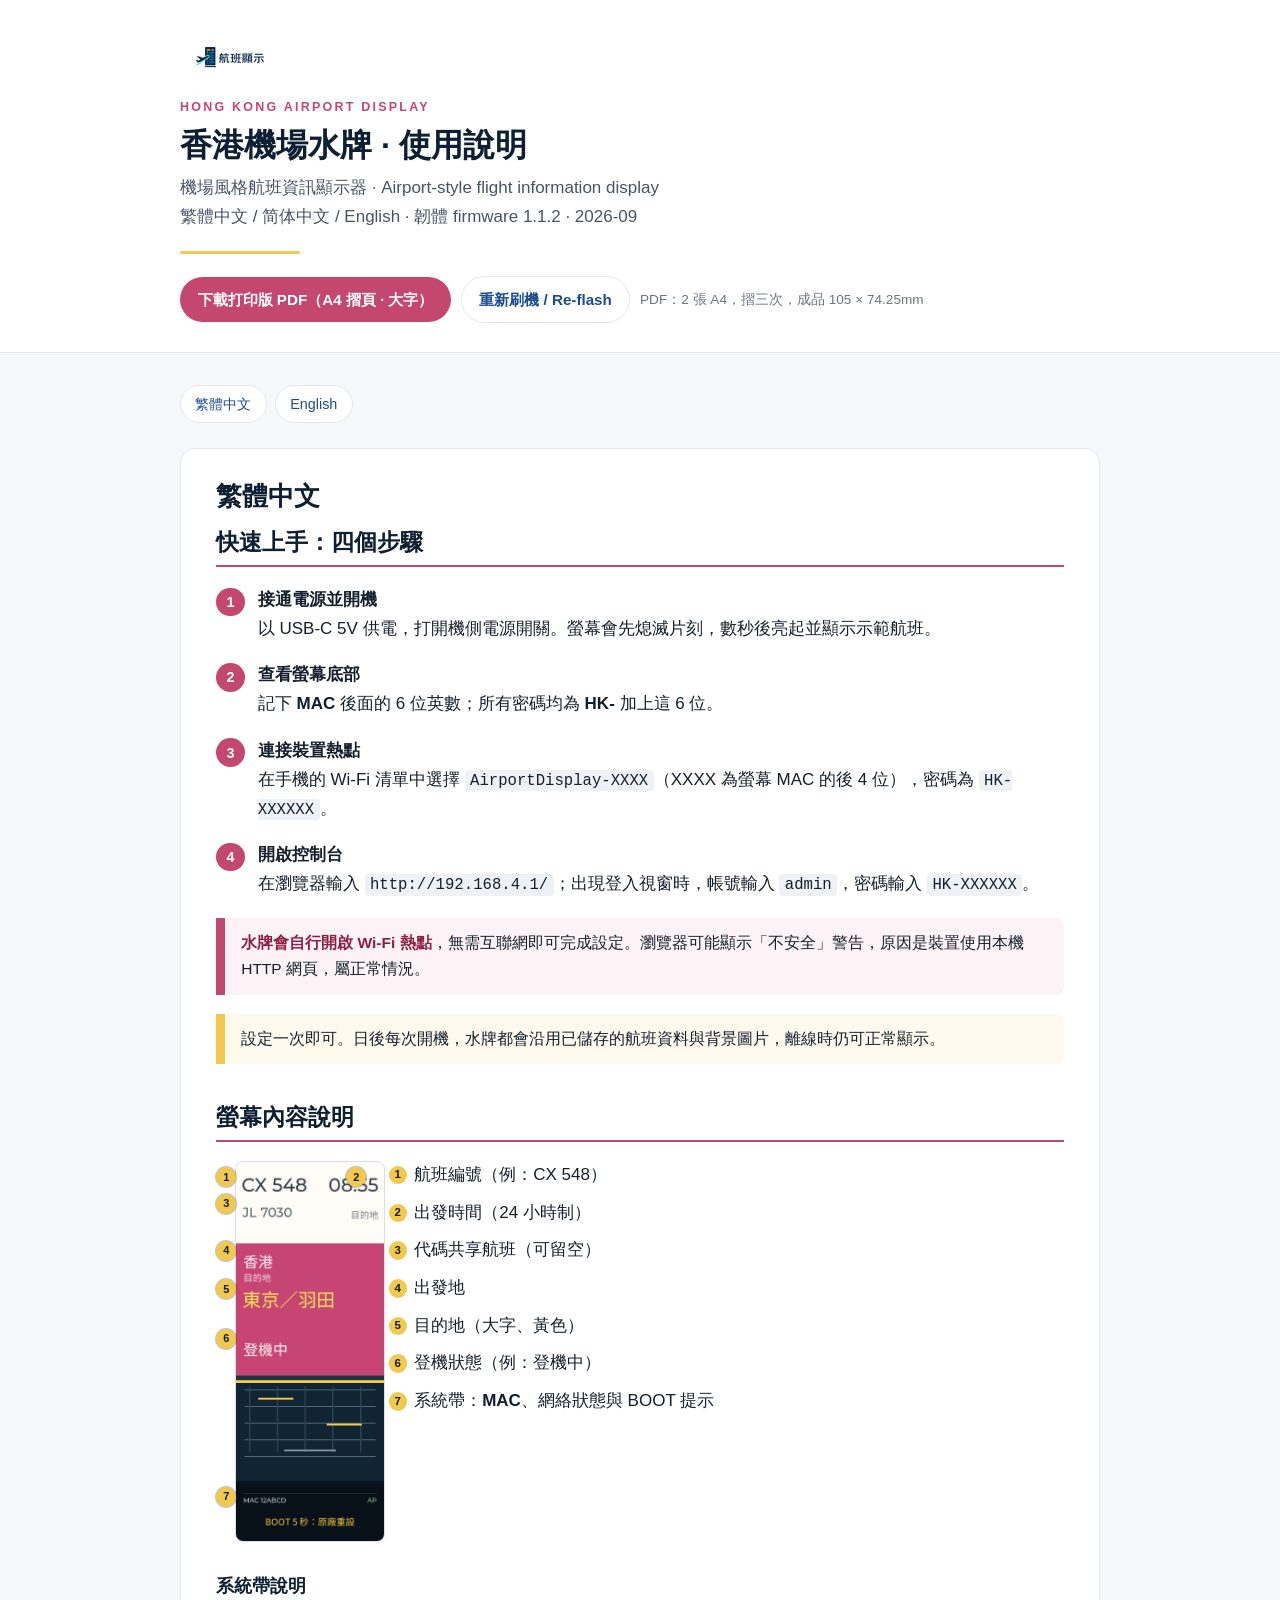
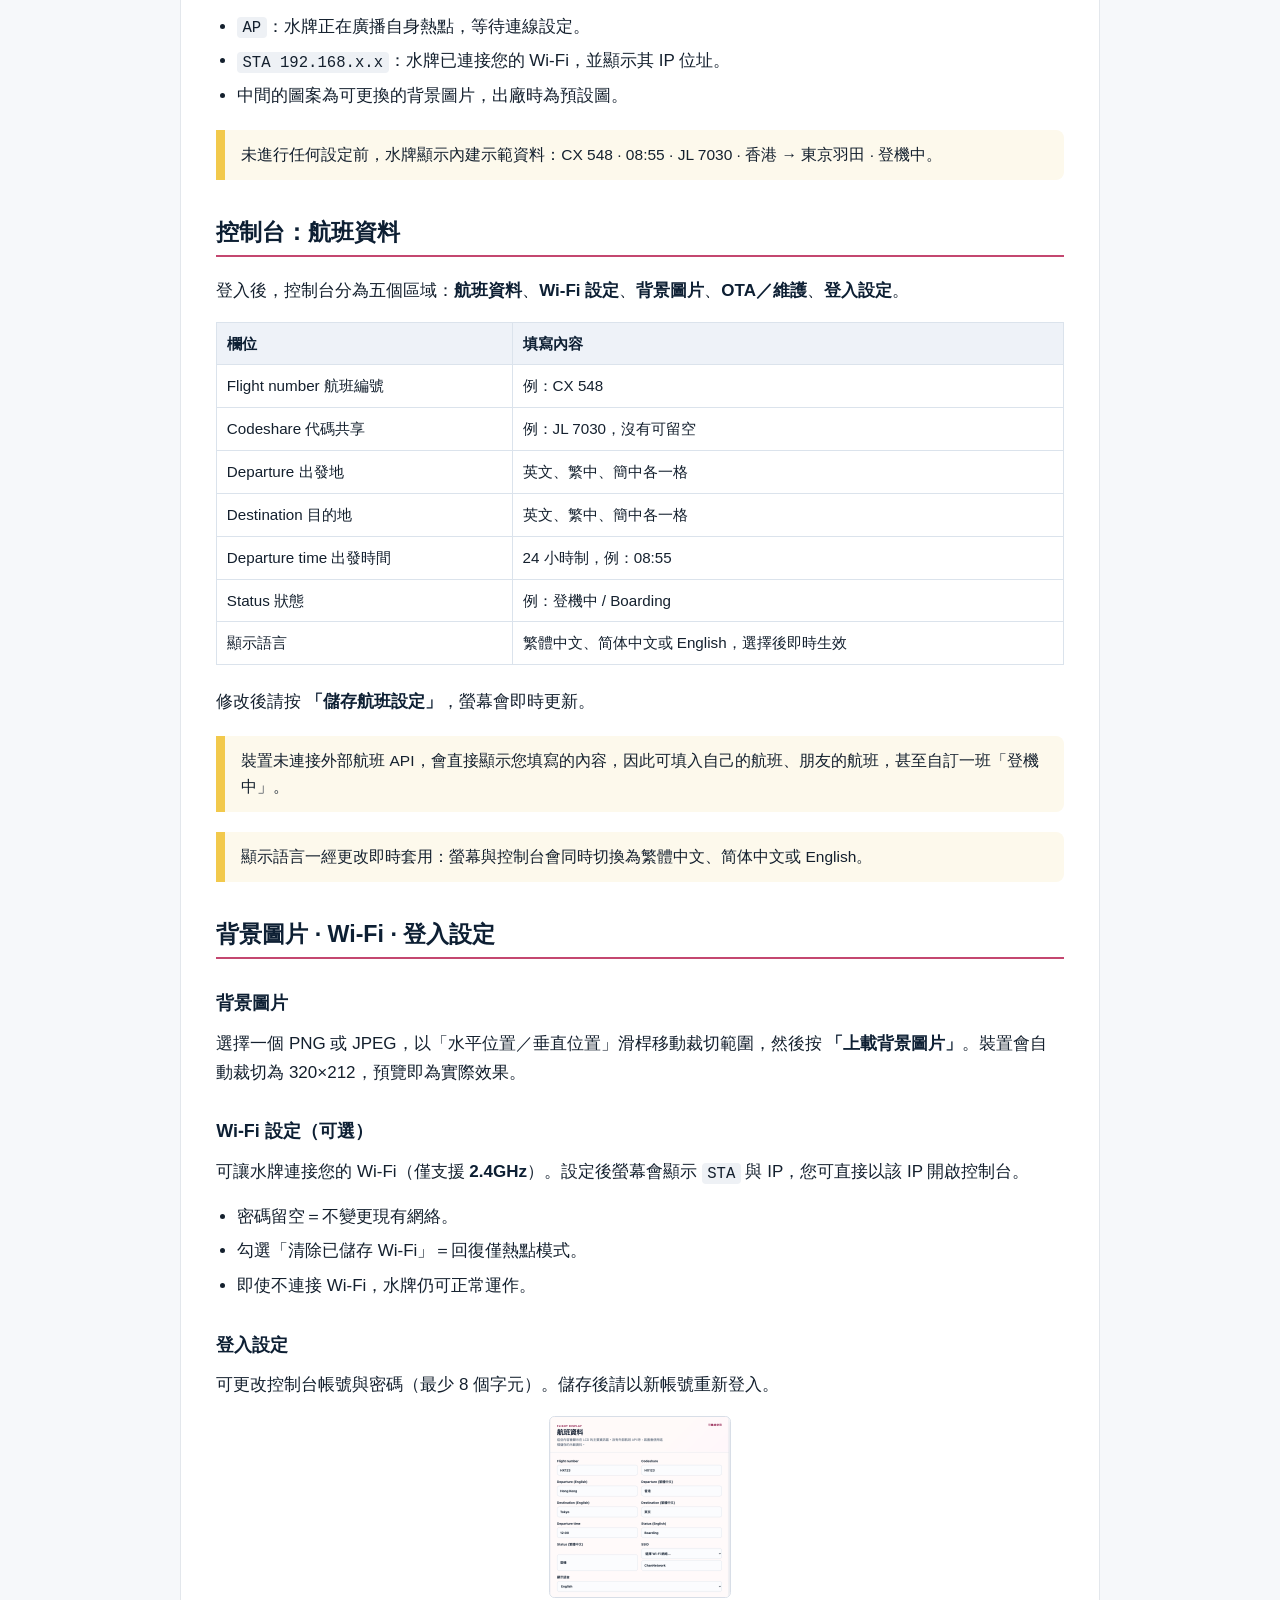
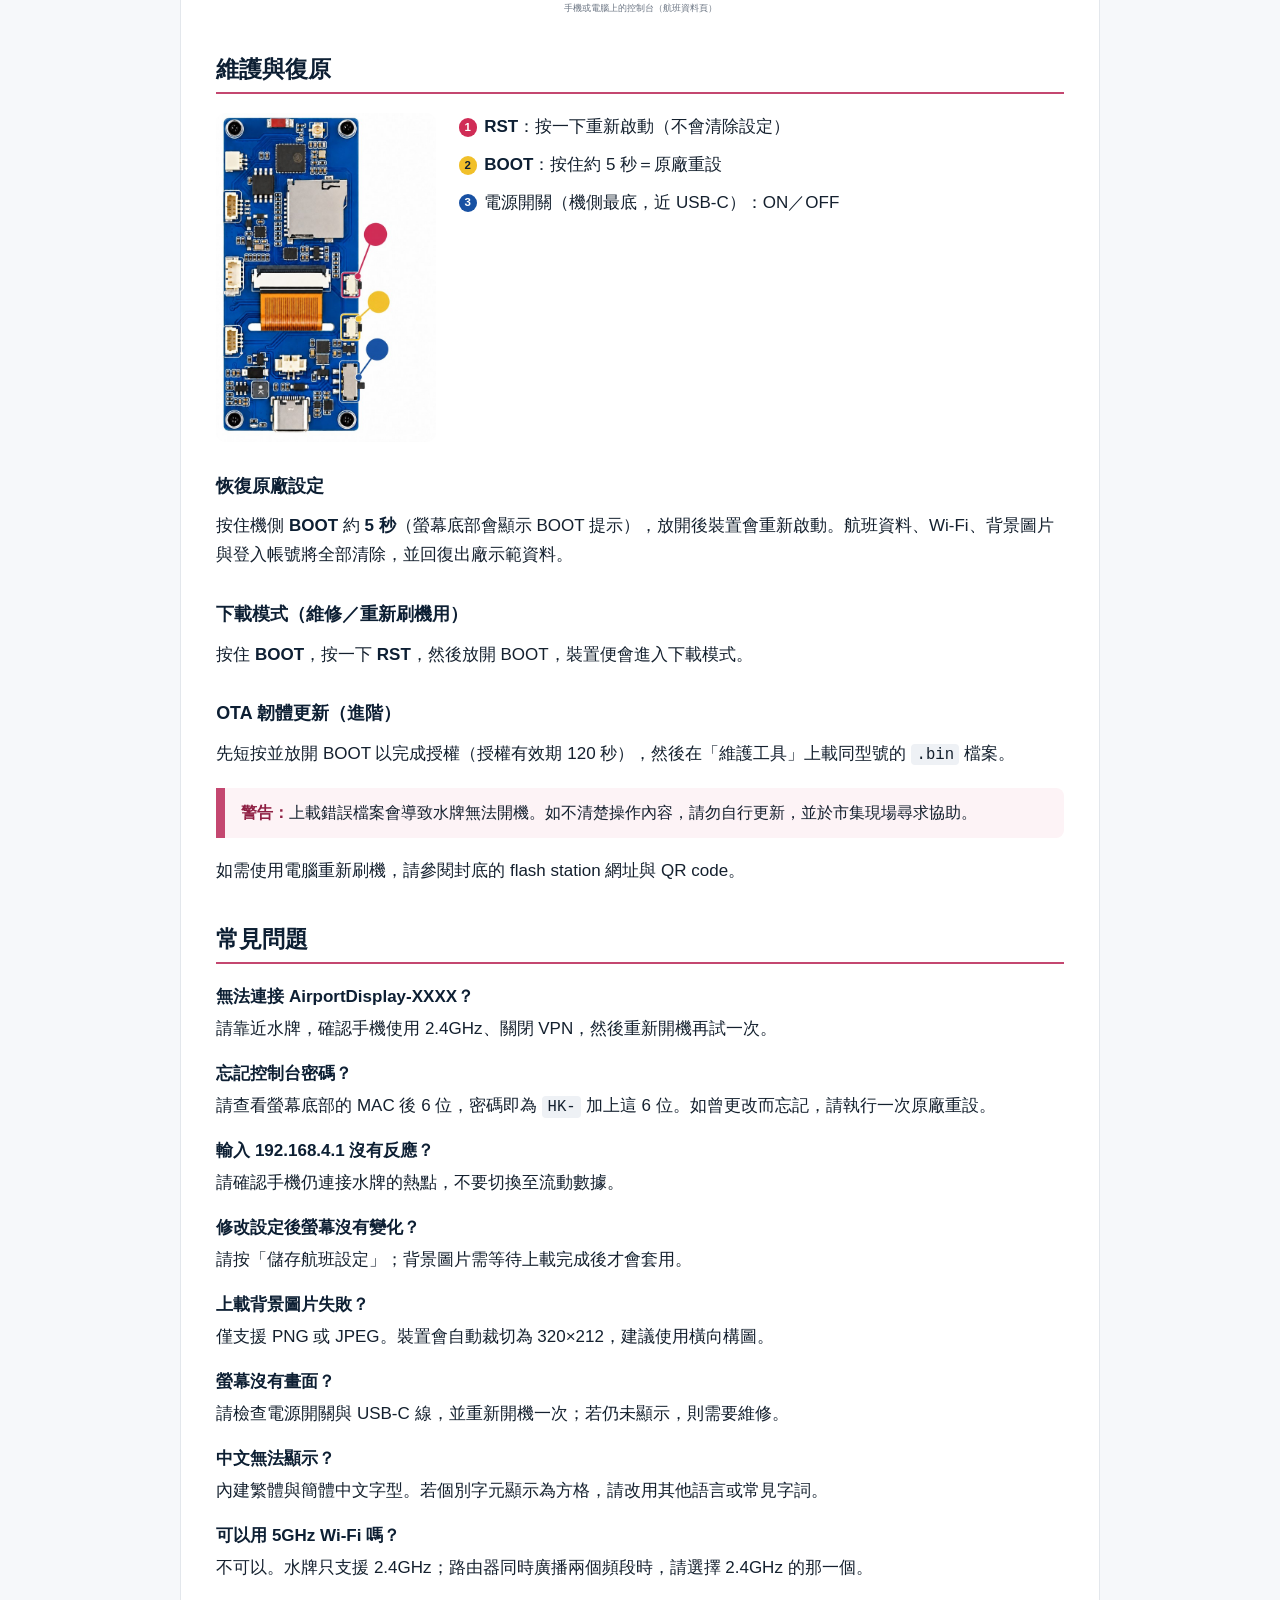
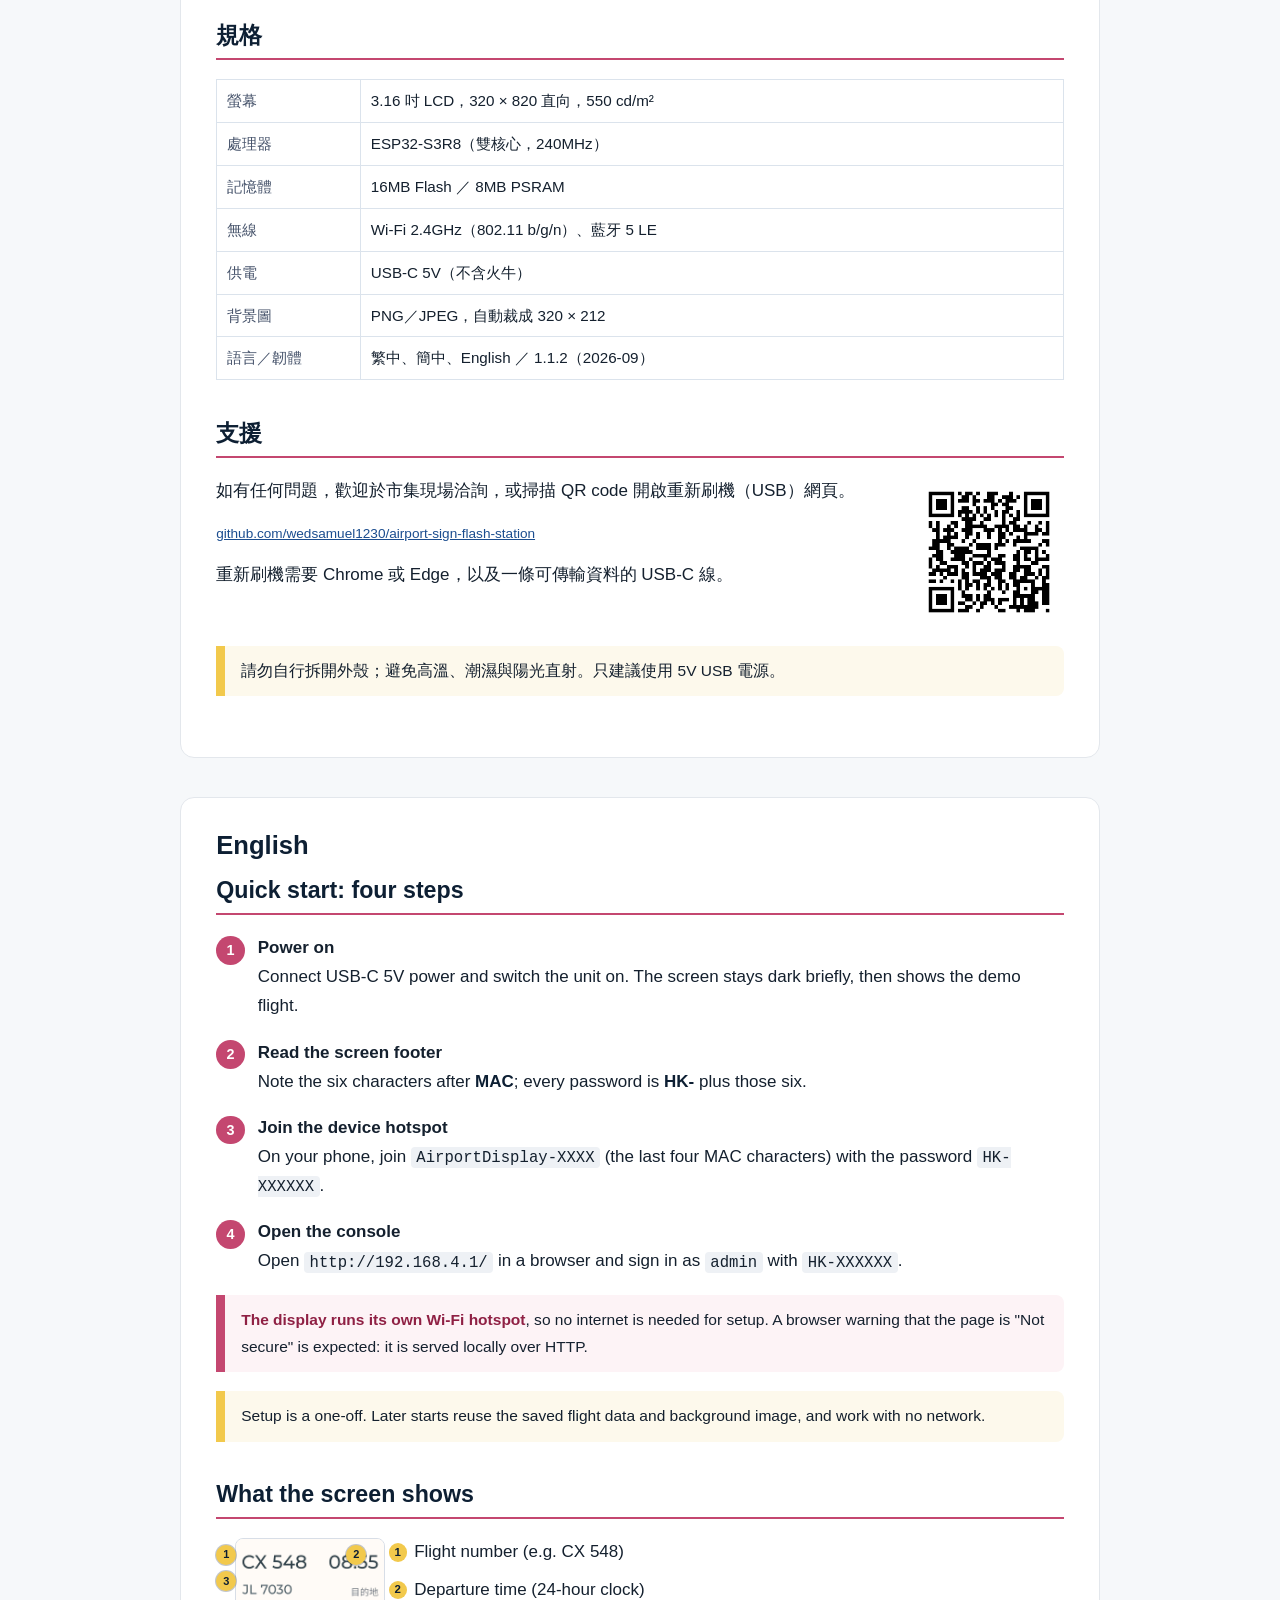
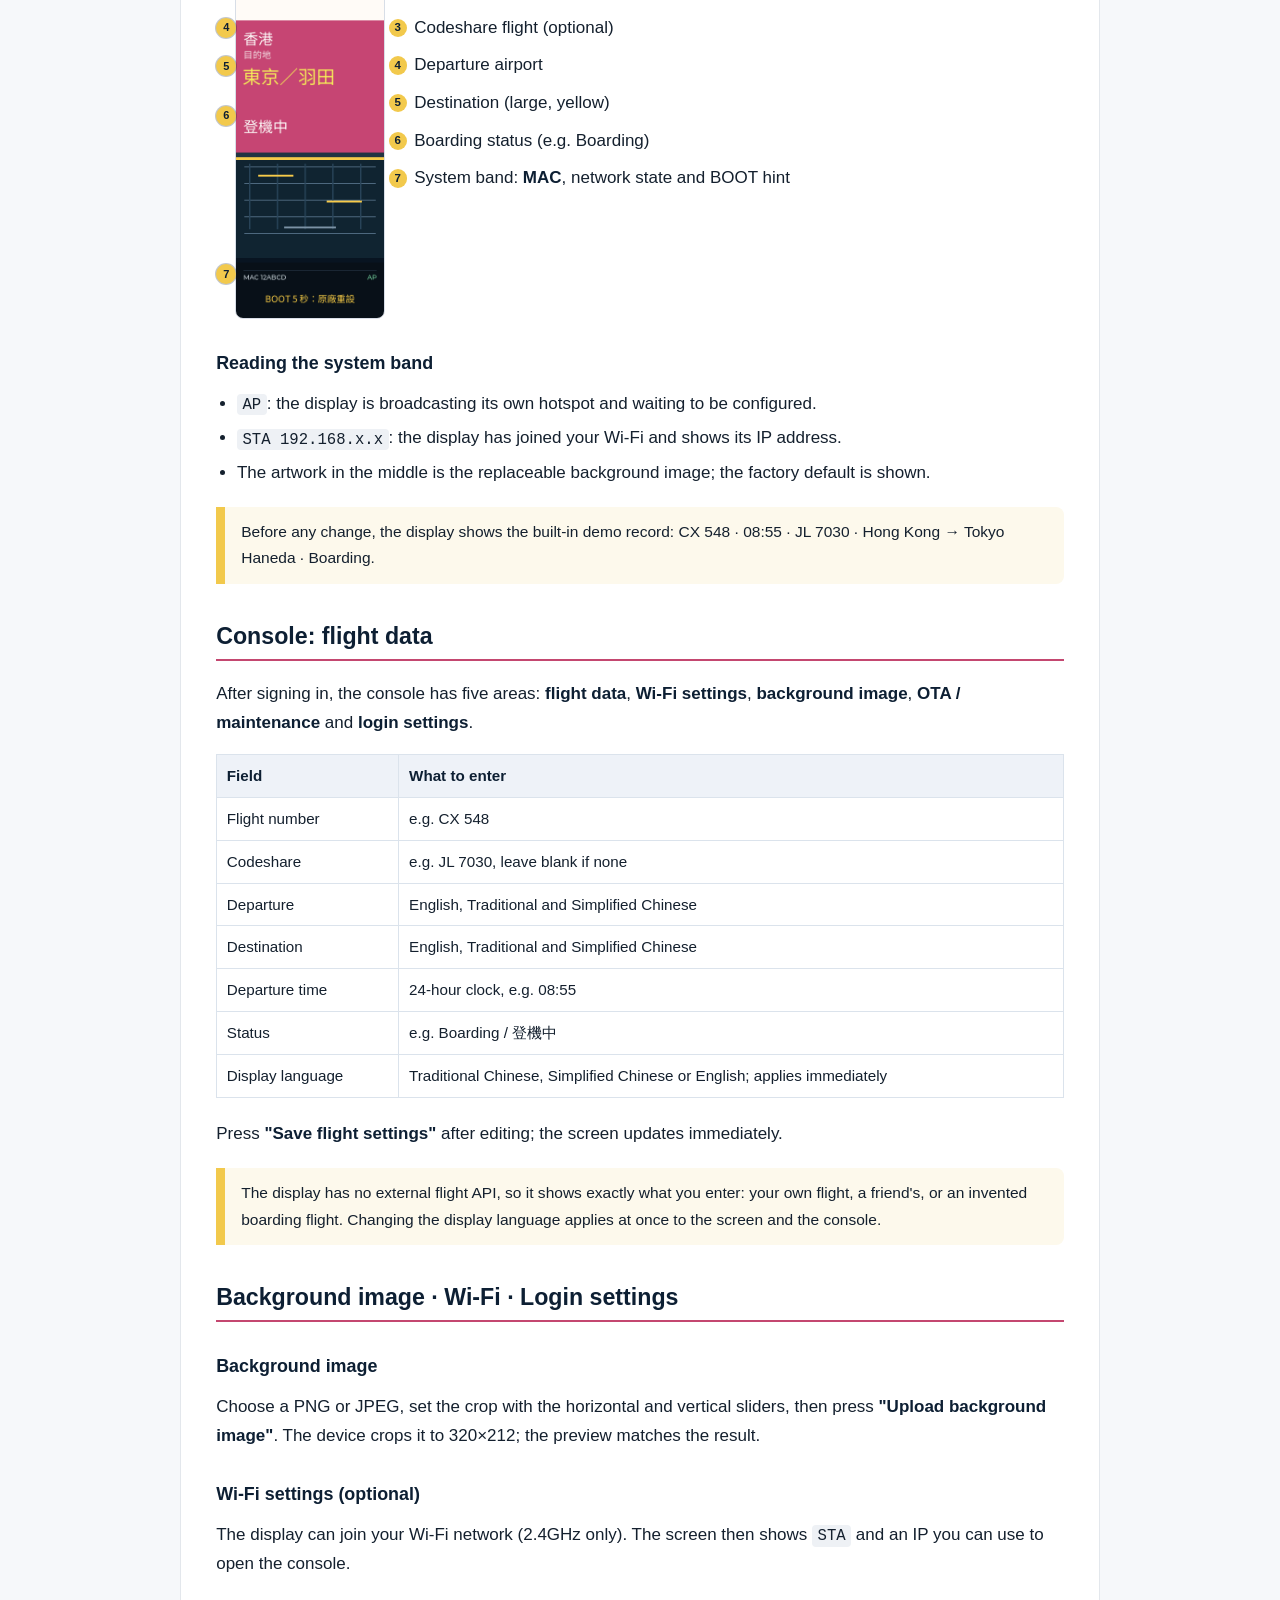
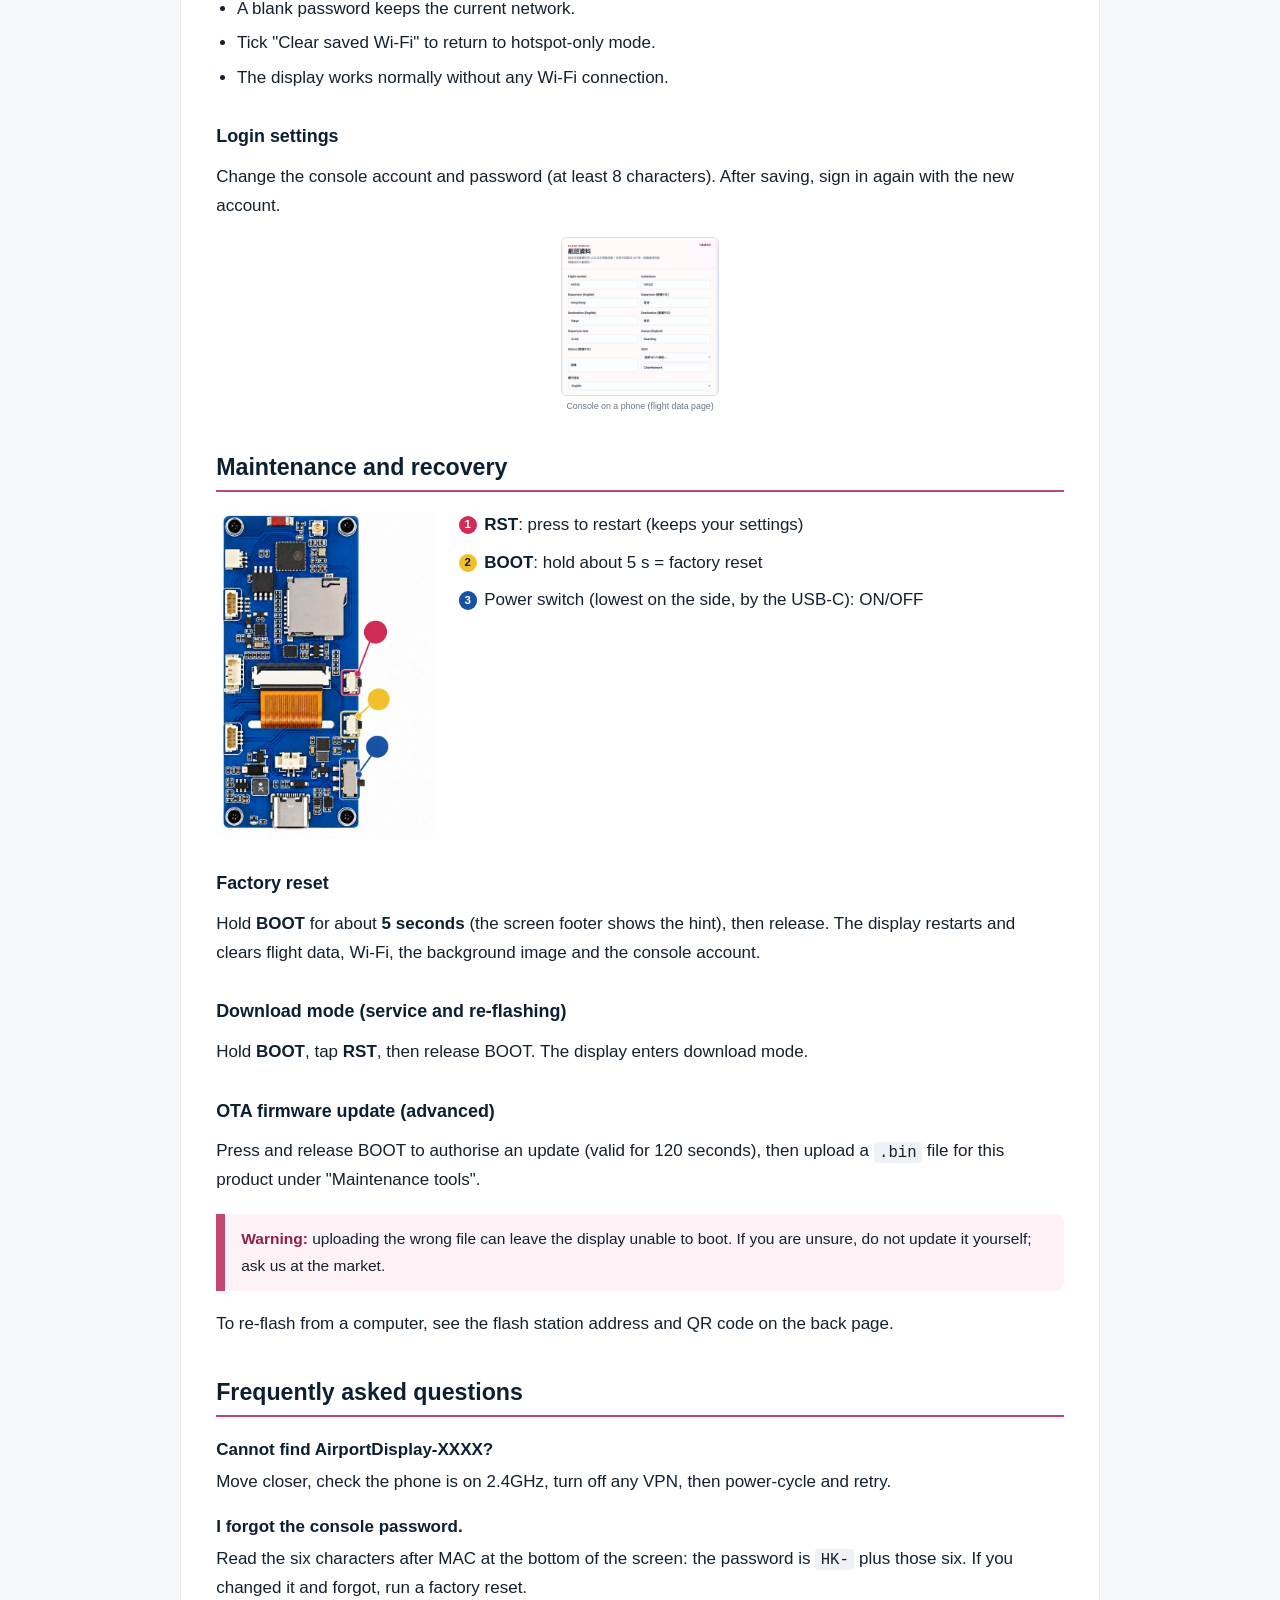
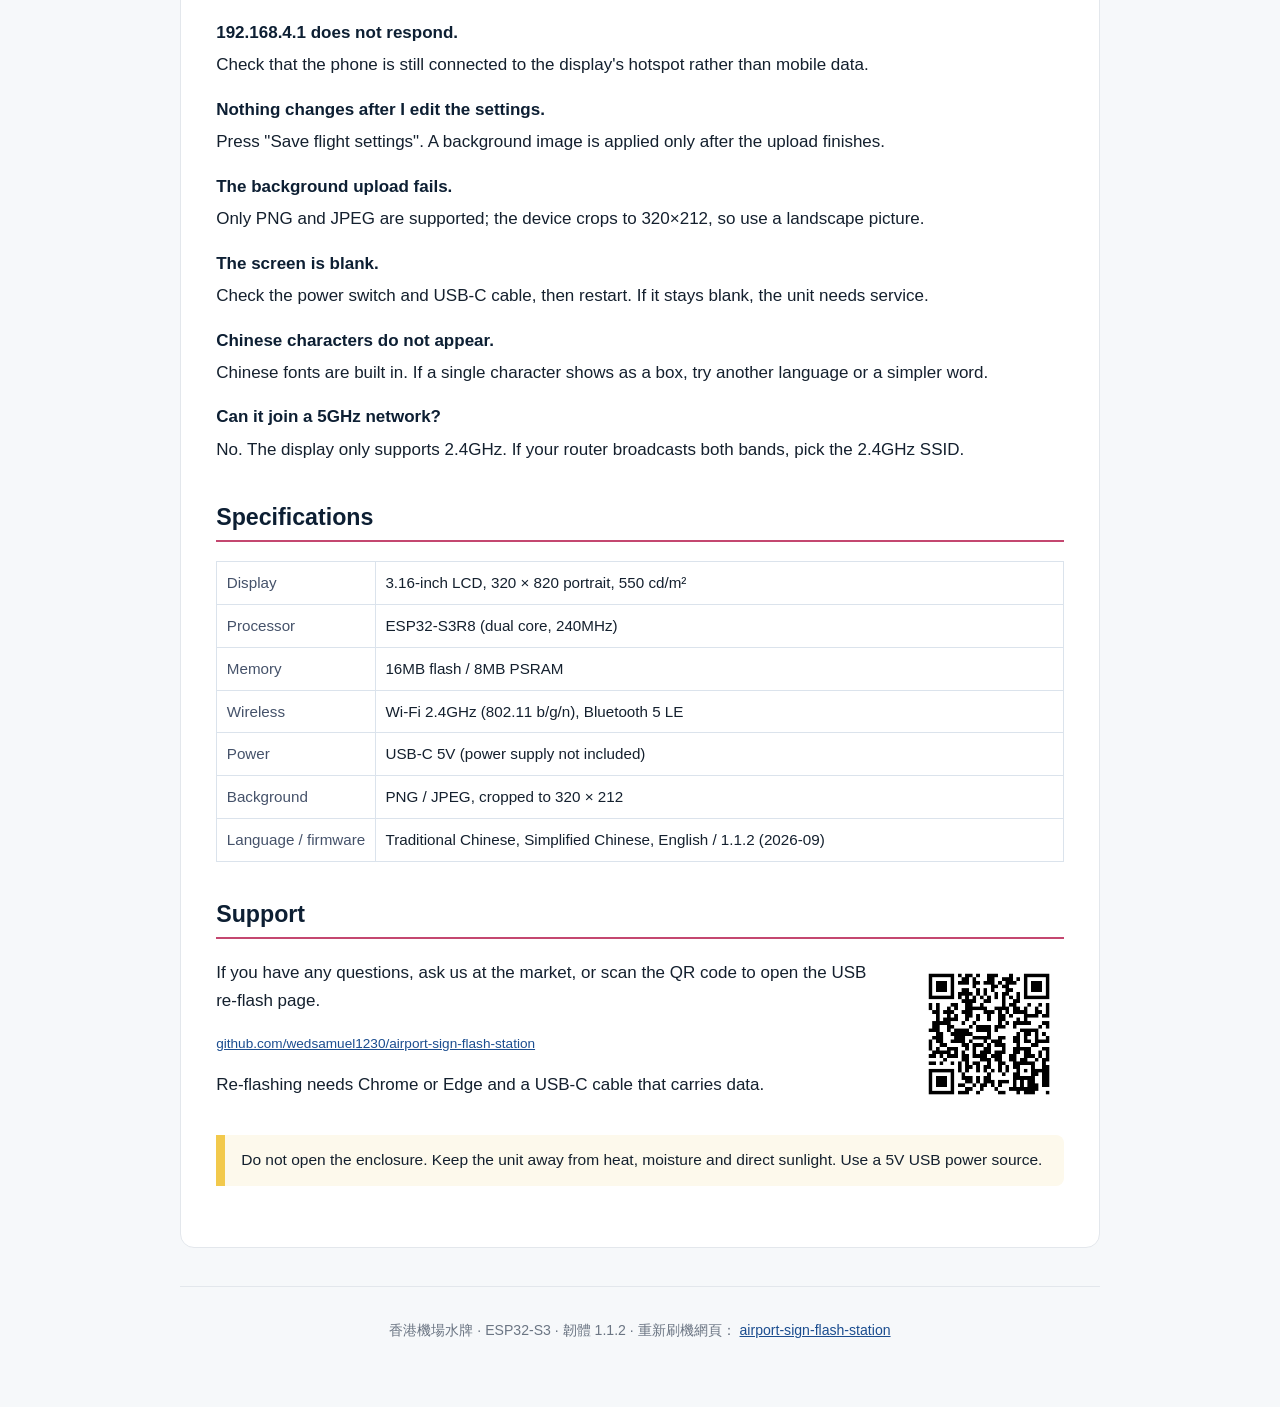
==== manual/index.html @ 93549640 "add online manual page and side-button figure" ====
<!doctype html>
<html lang="zh-Hant">
<head>
<meta charset="utf-8">
<meta name="viewport" content="width=device-width, initial-scale=1">
<title>香港機場水牌 · 使用說明 / Hong Kong Airport Display — User Guide</title>
<style>/* ---------------------------------------------------------------------------
   Screen stylesheet for the online manual. Same visual language as the printed
   fold-out (ink #14202e, magenta #c44770, yellow #f2c94c, navy #1b4d8f) but
   sized in rem for the web, and with the two-column figures stacking on narrow
   screens.
   --------------------------------------------------------------------------- */

:root {
  --ink: #14202e;
  --head: #0d1f33;
  --magenta: #c44770;
  --yellow: #f2c94c;
  --navy: #1b4d8f;
  --muted: #6b7583;
  --rule: #e3e7ec;
}

* { box-sizing: border-box; }
html { -webkit-text-size-adjust: 100%; }
body {
  margin: 0; background: #f6f8fa; color: var(--ink);
  font-family: -apple-system, "PingFang HK", "Helvetica Neue", "Segoe UI", Arial, sans-serif;
  font-size: 17px; line-height: 1.7;
}
.wrap { max-width: 60rem; margin: 0 auto; padding: 0 1.25rem 4rem; }

/* ---------- masthead ---------- */
.masthead {
  background: #fff; border-bottom: 1px solid var(--rule);
  padding: 2.4rem 0 1.8rem; margin-bottom: 2rem;
}
.masthead .wrap { padding-bottom: 0; }
.masthead img.logo { width: 96px; display: block; margin-bottom: 1rem; }
.kicker {
  color: var(--magenta); font-size: .78rem; font-weight: 700;
  letter-spacing: .18em; text-transform: uppercase; margin: 0 0 .5rem;
}
h1.title { font-size: 2rem; line-height: 1.2; margin: 0 0 .6rem; color: var(--head); }
.subtitle { color: #47536a; margin: 0 0 1.2rem; }
.rule { height: 3px; width: 120px; background: var(--yellow); border-radius: 2px; margin: 0 0 1.4rem; }
.actions { display: flex; flex-wrap: wrap; gap: .6rem; align-items: center; }
.btn {
  display: inline-block; background: var(--magenta); color: #fff; text-decoration: none;
  font-weight: 600; padding: .6rem 1.1rem; border-radius: 999px; font-size: .95rem;
}
.btn.ghost { background: #fff; color: var(--navy); border: 1px solid var(--rule); }
.meta { color: var(--muted); font-size: .85rem; }

/* ---------- language nav ---------- */
.langnav { display: flex; gap: .5rem; margin: 0 0 1.6rem; }
.langnav a {
  text-decoration: none; color: var(--navy); border: 1px solid var(--rule);
  background: #fff; border-radius: 999px; padding: .35rem .9rem; font-size: .9rem;
}

/* ---------- document ---------- */
article {
  background: #fff; border: 1px solid var(--rule); border-radius: 14px;
  padding: 2rem 2.2rem 2.6rem; margin-bottom: 2.4rem;
}
h2 {
  font-size: 1.45rem; line-height: 1.25; color: var(--head);
  margin: 2.4rem 0 1.2rem; padding-bottom: .5rem;
  border-bottom: 2px solid var(--magenta);
}
article > h2:first-of-type { margin-top: 0; }
h3 { font-size: 1.12rem; color: var(--head); margin: 1.8rem 0 .7rem; }
p { margin: 0 0 1rem; }
ul, ol { margin: 0 0 1rem; padding-left: 1.3rem; }
li { margin-bottom: .35rem; }
a { color: var(--navy); }
code {
  font-size: .92em; background: #eef1f5; border-radius: 4px; padding: .1em .35em;
  word-break: break-word;
}
strong, b { color: var(--head); }

table { width: 100%; border-collapse: collapse; margin: 1rem 0 1.4rem; font-size: .95rem; }
th, td { border: 1px solid #dbe3ec; padding: .5rem .6rem; text-align: left; vertical-align: top; }
th { background: #eef2f8; color: var(--head); }
table.spec-table td:first-child { white-space: nowrap; color: #45526a; width: 9rem; }

/* ---------- numbered steps ---------- */
ol.steps { list-style: none; padding-left: 0; counter-reset: step; }
ol.steps > li { position: relative; padding-left: 2.6rem; margin-bottom: 1.1rem; }
ol.steps > li::before {
  content: attr(data-n); position: absolute; left: 0; top: .1rem;
  width: 1.8rem; height: 1.8rem; border-radius: 50%; background: var(--magenta);
  color: #fff; font-weight: 700; font-size: .9rem; display: flex;
  align-items: center; justify-content: center;
}
.step-title { font-weight: 700; display: block; }

/* ---------- figures ---------- */
.screen-figure, .button-figure {
  display: flex; gap: 1.4rem; align-items: flex-start; flex-wrap: wrap;
  margin: 1.2rem 0 1.6rem;
}
.screen-shot-wrap { position: relative; width: 150px; flex: 0 0 auto; padding: 0 1.2rem; }
.screen-shot { width: 150px; display: block; border: 1px solid #d8dee7; border-radius: 8px; }
.screen-shot-wrap .dot {
  position: absolute; left: 0; transform: translateY(-50%);
  width: 20px; height: 20px; border-radius: 50%; background: var(--yellow);
  color: var(--head); font-size: 11px; font-weight: 700; display: flex;
  align-items: center; justify-content: center;
  box-shadow: 0 0 0 1px rgba(13, 31, 51, .25);
}
.screen-shot-wrap .dot-r { left: auto; right: 0; }
.button-shot { width: 220px; flex: 0 0 auto; display: block; border-radius: 10px; }
.callout-board { flex: 1 1 18rem; }
.callout {
  position: relative; padding-left: 1.6rem; margin: 0 0 .55rem;
}
.callout .bubble {
  position: absolute; left: 0; top: .32rem;
  width: 1.15rem; height: 1.15rem; border-radius: 50%;
  background: var(--yellow); color: var(--head); font-size: .72rem; font-weight: 700;
  display: flex; align-items: center; justify-content: center;
}
.bubble.dot-rst { background: #d02c56; color: #fff; }
.bubble.dot-boot { background: #f1c02a; color: var(--head); }
.bubble.dot-pwr { background: #1851a3; color: #fff; }

/* ---------- callouts ---------- */
.warn, .note {
  padding: .75rem 1rem; border-radius: 0 8px 8px 0; margin: 1.2rem 0;
  font-size: .97rem;
}
.warn { background: #fdf3f6; border-left: calc(.55rem + 1px) solid var(--magenta); }
.warn b { color: #8f2044; }
.note { background: #fdf9ec; border-left: calc(.55rem + 1px) solid var(--yellow); }

/* ---------- support ---------- */
.support { display: flex; gap: 1.4rem; align-items: flex-start; flex-wrap: wrap; margin: 1.2rem 0; }
.support-text { flex: 1 1 16rem; }
.qr { width: 150px; height: 150px; flex: 0 0 150px; }
.link-text { font-size: .85rem; word-break: break-all; }

/* ---------- question and answer list ---------- */
dl.qa { margin: 0; }
dl.qa dt { font-weight: 700; color: var(--head); margin-top: 1rem; }
dl.qa dd { margin: .2rem 0 0; }

footer {
  color: var(--muted); font-size: .88rem; text-align: center;
  padding: 2rem 0 0; border-top: 1px solid var(--rule); margin-top: 1rem;
}

@media (max-width: 640px) {
  article { padding: 1.4rem 1.2rem 2rem; border-radius: 10px; }
  h1.title { font-size: 1.55rem; }
  .screen-shot-wrap, .screen-shot { width: 120px; }
  .button-shot { width: 100%; max-width: 320px; }
}
</style>
</head>
<body>
<header class="masthead">
  <div class="wrap">
    <img class="logo" src="assets/airport-logo.png" alt="航班顯示">
    <p class="kicker">Hong Kong Airport Display</p>
    <h1 class="title">香港機場水牌 · 使用說明</h1>
    <p class="subtitle">機場風格航班資訊顯示器 · Airport-style flight information display<br>
      繁體中文 / 简体中文 / English · 韌體 firmware 1.1.2 · 2026-09</p>
    <div class="rule"></div>
    <div class="actions">
      <a class="btn" href="airport-display-manual-foldout-A4.pdf">下載打印版 PDF（A4 摺頁 · 大字）</a>
      <a class="btn ghost" href="https://github.com/wedsamuel1230/airport-sign-flash-station">重新刷機 / Re-flash</a>
      <span class="meta">PDF：2 張 A4，摺三次，成品 105 × 74.25mm</span>
    </div>
  </div>
</header>
<div class="wrap">
  <nav class="langnav">
    <a href="#zh">繁體中文</a>
    <a href="#en">English</a>
  </nav>
  
  <article id="zh">
    <h1 class="title" style="font-size:1.6rem;margin-bottom:1rem">繁體中文</h1>
    <div class="page-break"></div>

<h2 id="快速上手四個步驟">快速上手：四個步驟</h2>
<ol class="steps">
  <li data-n="1"><span class="step-title">接通電源並開機</span>以 USB-C 5V 供電，打開機側電源開關。螢幕會先熄滅片刻，數秒後亮起並顯示示範航班。</li>
  <li data-n="2"><span class="step-title">查看螢幕底部</span>記下 <b>MAC</b> 後面的 6 位英數；所有密碼均為 <b>HK-</b> 加上這 6 位。</li>
  <li data-n="3"><span class="step-title">連接裝置熱點</span>在手機的 Wi-Fi 清單中選擇 <code>AirportDisplay-XXXX</code>（XXXX 為螢幕 MAC 的後 4 位），密碼為 <code>HK-XXXXXX</code>。</li>
  <li data-n="4"><span class="step-title">開啟控制台</span>在瀏覽器輸入 <code>http://192.168.4.1/</code>；出現登入視窗時，帳號輸入 <code>admin</code>，密碼輸入 <code>HK-XXXXXX</code>。</li>
</ol>

<div class="warn">
<b>水牌會自行開啟 Wi-Fi 熱點</b>，無需互聯網即可完成設定。瀏覽器可能顯示「不安全」警告，原因是裝置使用本機 HTTP 網頁，屬正常情況。
</div>

<div class="note">
設定一次即可。日後每次開機，水牌都會沿用已儲存的航班資料與背景圖片，離線時仍可正常顯示。
</div>

<div class="page-break"></div>

<h2 id="螢幕內容說明">螢幕內容說明</h2>
<div class="screen-figure">
  <div class="screen-shot-wrap">
    <img class="screen-shot" src="assets/device-screen.png" alt="水牌螢幕">
    <span class="dot" style="top:4.3%;">1</span>
    <span class="dot dot-r" style="top:4.3%;">2</span>
    <span class="dot" style="top:11.2%;">3</span>
    <span class="dot" style="top:23.5%;">4</span>
    <span class="dot" style="top:33.6%;">5</span>
    <span class="dot" style="top:46.6%;">6</span>
    <span class="dot" style="top:88.1%;">7</span>
  </div>
  <div class="callout-board">
    <div class="callout-row half-split" style="top:3.3mm;">
      <div class="callout"><span class="bubble">1</span><span class="callout-text">航班編號（例：CX 548）</span></div>
      <div class="callout"><span class="bubble">2</span><span class="callout-text">出發時間（24 小時制）</span></div>
    </div>
    <div class="callout-row" style="top:8.6mm;">
      <div class="callout"><span class="bubble">3</span><span class="callout-text">代碼共享航班（可留空）</span></div>
    </div>
    <div class="callout-row" style="top:18.1mm;">
      <div class="callout"><span class="bubble">4</span><span class="callout-text">出發地</span></div>
    </div>
    <div class="callout-row" style="top:25.8mm;">
      <div class="callout"><span class="bubble">5</span><span class="callout-text">目的地（大字、黃色）</span></div>
    </div>
    <div class="callout-row" style="top:35.8mm;">
      <div class="callout"><span class="bubble">6</span><span class="callout-text">登機狀態（例：登機中）</span></div>
    </div>
    <div class="callout-row" style="top:67.7mm;">
      <div class="callout"><span class="bubble">7</span><span class="callout-text">系統帶：<b>MAC</b>、網絡狀態與 BOOT 提示</span></div>
    </div>
  </div>
</div>

<h3 id="系統帶說明">系統帶說明</h3>
<ul>
<li><code>AP</code>：水牌正在廣播自身熱點，等待連線設定。</li>
<li><code>STA 192.168.x.x</code>：水牌已連接您的 Wi-Fi，並顯示其 IP 位址。</li>
<li>中間的圖案為可更換的背景圖片，出廠時為預設圖。</li>
</ul>
<div class="note">
未進行任何設定前，水牌顯示內建示範資料：CX 548 · 08:55 · JL 7030 · 香港 → 東京羽田 · 登機中。
</div>

<div class="page-break"></div>

<h2 id="控制台航班資料">控制台：航班資料</h2>
<p>登入後，控制台分為五個區域：<b>航班資料</b>、<b>Wi-Fi 設定</b>、<b>背景圖片</b>、<b>OTA／維護</b>、<b>登入設定</b>。</p>
<table>
<thead>
<tr>
<th>欄位</th>
<th>填寫內容</th>
</tr>
</thead>
<tbody>
<tr>
<td>Flight number 航班編號</td>
<td>例：CX 548</td>
</tr>
<tr>
<td>Codeshare 代碼共享</td>
<td>例：JL 7030，沒有可留空</td>
</tr>
<tr>
<td>Departure 出發地</td>
<td>英文、繁中、簡中各一格</td>
</tr>
<tr>
<td>Destination 目的地</td>
<td>英文、繁中、簡中各一格</td>
</tr>
<tr>
<td>Departure time 出發時間</td>
<td>24 小時制，例：08:55</td>
</tr>
<tr>
<td>Status 狀態</td>
<td>例：登機中 / Boarding</td>
</tr>
<tr>
<td>顯示語言</td>
<td>繁體中文、简体中文或 English，選擇後即時生效</td>
</tr>
</tbody>
</table>
<p>修改後請按 <b>「儲存航班設定」</b>，螢幕會即時更新。</p>
<div class="note">
裝置未連接外部航班 API，會直接顯示您填寫的內容，因此可填入自己的航班、朋友的航班，甚至自訂一班「登機中」。
</div>

<div class="note">
顯示語言一經更改即時套用：螢幕與控制台會同時切換為繁體中文、简体中文或 English。
</div>

<div class="page-break"></div>

<h2 id="背景圖片--wi-fi--登入設定">背景圖片 · Wi-Fi · 登入設定</h2>
<h3 id="背景圖片">背景圖片</h3>
<p>選擇一個 PNG 或 JPEG，以「水平位置／垂直位置」滑桿移動裁切範圍，然後按 <b>「上載背景圖片」</b>。裝置會自動裁切為 320×212，預覽即為實際效果。</p>
<h3 id="wi-fi-設定可選">Wi-Fi 設定（可選）</h3>
<p>可讓水牌連接您的 Wi-Fi（僅支援 <b>2.4GHz</b>）。設定後螢幕會顯示 <code>STA</code> 與 IP，您可直接以該 IP 開啟控制台。</p>
<ul>
<li>密碼留空＝不變更現有網絡。</li>
<li>勾選「清除已儲存 Wi-Fi」＝回復僅熱點模式。</li>
<li>即使不連接 Wi-Fi，水牌仍可正常運作。</li>
</ul>
<h3 id="登入設定">登入設定</h3>
<p>可更改控制台帳號與密碼（最少 8 個字元）。儲存後請以新帳號重新登入。</p>
<img src="assets/console-flights-panel.png" alt="手機上的控制台" style="width:48mm; display:block; margin:1.6mm auto 1mm; border:1px solid #d8dee7; border-radius:1.5mm;">

<p style="text-align:center; font-size:6.8pt; color:#6b7583; margin:0;">手機或電腦上的控制台（航班資料頁）</p>

<div class="page-break"></div>

<h2 id="維護與復原">維護與復原</h2>
<div class="button-figure">
  <img class="button-shot" src="assets/board-buttons.jpg" alt="機側按鈕位置：RST、BOOT 與電源開關">
  <div class="callout-board">
    <div class="callout"><span class="bubble dot-rst">1</span><span class="callout-text"><b>RST</b>：按一下重新啟動（不會清除設定）</span></div>
    <div class="callout"><span class="bubble dot-boot">2</span><span class="callout-text"><b>BOOT</b>：按住約 5 秒＝原廠重設</span></div>
    <div class="callout"><span class="bubble dot-pwr">3</span><span class="callout-text">電源開關（機側最底，近 USB-C）：ON／OFF</span></div>
  </div>
</div>

<h3 id="恢復原廠設定">恢復原廠設定</h3>
<p>按住機側 <b>BOOT</b> 約 <b>5 秒</b>（螢幕底部會顯示 BOOT 提示），放開後裝置會重新啟動。航班資料、Wi-Fi、背景圖片與登入帳號將全部清除，並回復出廠示範資料。</p>
<h3 id="下載模式維修重新刷機用">下載模式（維修／重新刷機用）</h3>
<p>按住 <b>BOOT</b>，按一下 <b>RST</b>，然後放開 BOOT，裝置便會進入下載模式。</p>
<h3 id="ota-韌體更新進階">OTA 韌體更新（進階）</h3>
<p>先短按並放開 BOOT 以完成授權（授權有效期 120 秒），然後在「維護工具」上載同型號的 <code>.bin</code> 檔案。</p>
<div class="warn">
<b>警告：</b>上載錯誤檔案會導致水牌無法開機。如不清楚操作內容，請勿自行更新，並於市集現場尋求協助。
</div>

<p>如需使用電腦重新刷機，請參閱封底的 flash station 網址與 QR code。</p>

<div class="page-break"></div>

<h2 id="常見問題">常見問題</h2>
<dl class="qa">
  <dt>無法連接 AirportDisplay-XXXX？</dt>
  <dd>請靠近水牌，確認手機使用 2.4GHz、關閉 VPN，然後重新開機再試一次。</dd>
  <dt>忘記控制台密碼？</dt>
  <dd>請查看螢幕底部的 MAC 後 6 位，密碼即為 <code>HK-</code> 加上這 6 位。如曾更改而忘記，請執行一次原廠重設。</dd>
  <dt>輸入 192.168.4.1 沒有反應？</dt>
  <dd>請確認手機仍連接水牌的熱點，不要切換至流動數據。</dd>
  <dt>修改設定後螢幕沒有變化？</dt>
  <dd>請按「儲存航班設定」；背景圖片需等待上載完成後才會套用。</dd>
  <dt>上載背景圖片失敗？</dt>
  <dd>僅支援 PNG 或 JPEG。裝置會自動裁切為 320×212，建議使用橫向構圖。</dd>
  <dt>螢幕沒有畫面？</dt>
  <dd>請檢查電源開關與 USB-C 線，並重新開機一次；若仍未顯示，則需要維修。</dd>
  <dt>中文無法顯示？</dt>
  <dd>內建繁體與簡體中文字型。若個別字元顯示為方格，請改用其他語言或常見字詞。</dd>
  <dt>可以用 5GHz Wi-Fi 嗎？</dt>
  <dd>不可以。水牌只支援 2.4GHz；路由器同時廣播兩個頻段時，請選擇 2.4GHz 的那一個。</dd>
</dl>

<div class="page-break"></div>

<h2 id="規格">規格</h2>
<table class="spec-table">
  <tr><td>螢幕</td><td>3.16 吋 LCD，320 × 820 直向，550 cd/m²</td></tr>
  <tr><td>處理器</td><td>ESP32-S3R8（雙核心，240MHz）</td></tr>
  <tr><td>記憶體</td><td>16MB Flash ／ 8MB PSRAM</td></tr>
  <tr><td>無線</td><td>Wi-Fi 2.4GHz（802.11 b/g/n）、藍牙 5 LE</td></tr>
  <tr><td>供電</td><td>USB-C 5V（不含火牛）</td></tr>
  <tr><td>背景圖</td><td>PNG／JPEG，自動裁成 320 × 212</td></tr>
  <tr><td>語言／韌體</td><td>繁中、簡中、English ／ 1.1.2（2026-09）</td></tr>
</table>

<h2 id="支援">支援</h2>
<div class="support">
  <div class="support-text">
    <p>如有任何問題，歡迎於市集現場洽詢，或掃描 QR code 開啟重新刷機（USB）網頁。</p>
    <p class="link-text"><a href="https://github.com/wedsamuel1230/airport-sign-flash-station">github.com/wedsamuel1230/airport-sign-flash-station</a></p>
    <p>重新刷機需要 Chrome 或 Edge，以及一條可傳輸資料的 USB-C 線。</p>
  </div>
  <img class="qr" src="assets/qr-flash-station.png" alt="重新刷機網頁 QR code">
</div>

<div class="note">
請勿自行拆開外殼；避免高溫、潮濕與陽光直射。只建議使用 5V USB 電源。
</div>
  </article>

  <article id="en">
    <h1 class="title" style="font-size:1.6rem;margin-bottom:1rem">English</h1>
    <div class="page-break"></div>

<h2 id="quick-start-four-steps">Quick start: four steps</h2>
<ol class="steps">
  <li data-n="1"><span class="step-title">Power on</span>Connect USB-C 5V power and switch the unit on. The screen stays dark briefly, then shows the demo flight.</li>
  <li data-n="2"><span class="step-title">Read the screen footer</span>Note the six characters after <b>MAC</b>; every password is <b>HK-</b> plus those six.</li>
  <li data-n="3"><span class="step-title">Join the device hotspot</span>On your phone, join <code>AirportDisplay-XXXX</code> (the last four MAC characters) with the password <code>HK-XXXXXX</code>.</li>
  <li data-n="4"><span class="step-title">Open the console</span>Open <code>http://192.168.4.1/</code> in a browser and sign in as <code>admin</code> with <code>HK-XXXXXX</code>.</li>
</ol>

<div class="warn">
<b>The display runs its own Wi-Fi hotspot</b>, so no internet is needed for setup. A browser warning that the page is "Not secure" is expected: it is served locally over HTTP.
</div>

<div class="note">
Setup is a one-off. Later starts reuse the saved flight data and background image, and work with no network.
</div>

<div class="page-break"></div>

<h2 id="what-the-screen-shows">What the screen shows</h2>
<div class="screen-figure">
  <div class="screen-shot-wrap">
    <img class="screen-shot" src="assets/device-screen.png" alt="Display panel">
    <span class="dot" style="top:4.3%;">1</span>
    <span class="dot dot-r" style="top:4.3%;">2</span>
    <span class="dot" style="top:11.2%;">3</span>
    <span class="dot" style="top:23.5%;">4</span>
    <span class="dot" style="top:33.6%;">5</span>
    <span class="dot" style="top:46.6%;">6</span>
    <span class="dot" style="top:88.1%;">7</span>
  </div>
  <div class="callout-board">
    <div class="callout-row half-split" style="top:3.3mm;">
      <div class="callout"><span class="bubble">1</span><span class="callout-text">Flight number (e.g. CX 548)</span></div>
      <div class="callout"><span class="bubble">2</span><span class="callout-text">Departure time (24-hour clock)</span></div>
    </div>
    <div class="callout-row" style="top:8.6mm;">
      <div class="callout"><span class="bubble">3</span><span class="callout-text">Codeshare flight (optional)</span></div>
    </div>
    <div class="callout-row" style="top:18.1mm;">
      <div class="callout"><span class="bubble">4</span><span class="callout-text">Departure airport</span></div>
    </div>
    <div class="callout-row" style="top:25.8mm;">
      <div class="callout"><span class="bubble">5</span><span class="callout-text">Destination (large, yellow)</span></div>
    </div>
    <div class="callout-row" style="top:35.8mm;">
      <div class="callout"><span class="bubble">6</span><span class="callout-text">Boarding status (e.g. Boarding)</span></div>
    </div>
    <div class="callout-row" style="top:67.7mm;">
      <div class="callout"><span class="bubble">7</span><span class="callout-text">System band: <b>MAC</b>, network state and BOOT hint</span></div>
    </div>
  </div>
</div>

<h3 id="reading-the-system-band">Reading the system band</h3>
<ul>
<li><code>AP</code>: the display is broadcasting its own hotspot and waiting to be configured.</li>
<li><code>STA 192.168.x.x</code>: the display has joined your Wi-Fi and shows its IP address.</li>
<li>The artwork in the middle is the replaceable background image; the factory default is shown.</li>
</ul>
<div class="note">
Before any change, the display shows the built-in demo record: CX 548 · 08:55 · JL 7030 · Hong Kong → Tokyo Haneda · Boarding.
</div>

<div class="page-break"></div>

<h2 id="console-flight-data">Console: flight data</h2>
<p>After signing in, the console has five areas: <b>flight data</b>, <b>Wi-Fi settings</b>, <b>background image</b>, <b>OTA / maintenance</b> and <b>login settings</b>.</p>
<table>
<thead>
<tr>
<th>Field</th>
<th>What to enter</th>
</tr>
</thead>
<tbody>
<tr>
<td>Flight number</td>
<td>e.g. CX 548</td>
</tr>
<tr>
<td>Codeshare</td>
<td>e.g. JL 7030, leave blank if none</td>
</tr>
<tr>
<td>Departure</td>
<td>English, Traditional and Simplified Chinese</td>
</tr>
<tr>
<td>Destination</td>
<td>English, Traditional and Simplified Chinese</td>
</tr>
<tr>
<td>Departure time</td>
<td>24-hour clock, e.g. 08:55</td>
</tr>
<tr>
<td>Status</td>
<td>e.g. Boarding / 登機中</td>
</tr>
<tr>
<td>Display language</td>
<td>Traditional Chinese, Simplified Chinese or English; applies immediately</td>
</tr>
</tbody>
</table>
<p>Press <b>"Save flight settings"</b> after editing; the screen updates immediately.</p>
<div class="note">
The display has no external flight API, so it shows exactly what you enter: your own flight, a friend's, or an invented boarding flight. Changing the display language applies at once to the screen and the console.
</div>

<div class="page-break"></div>

<h2 id="background-image--wi-fi--login-settings">Background image · Wi-Fi · Login settings</h2>
<h3 id="background-image">Background image</h3>
<p>Choose a PNG or JPEG, set the crop with the horizontal and vertical sliders, then press <b>"Upload background image"</b>. The device crops it to 320×212; the preview matches the result.</p>
<h3 id="wi-fi-settings-optional">Wi-Fi settings (optional)</h3>
<p>The display can join your Wi-Fi network (2.4GHz only). The screen then shows <code>STA</code> and an IP you can use to open the console.</p>
<ul>
<li>A blank password keeps the current network.</li>
<li>Tick "Clear saved Wi-Fi" to return to hotspot-only mode.</li>
<li>The display works normally without any Wi-Fi connection.</li>
</ul>
<h3 id="login-settings">Login settings</h3>
<p>Change the console account and password (at least 8 characters). After saving, sign in again with the new account.</p>
<img src="assets/console-flights-panel.png" alt="Console on a phone" style="width:42mm; display:block; margin:1.4mm auto 1mm; border:1px solid #d8dee7; border-radius:1.5mm;">

<p style="text-align:center; font-size:6.6pt; color:#6b7583; margin:0;">Console on a phone (flight data page)</p>

<div class="page-break"></div>

<h2 id="maintenance-and-recovery">Maintenance and recovery</h2>
<div class="button-figure">
  <img class="button-shot" src="assets/board-buttons.jpg" alt="Side buttons: RST, BOOT and the power switch">
  <div class="callout-board">
    <div class="callout"><span class="bubble dot-rst">1</span><span class="callout-text"><b>RST</b>: press to restart (keeps your settings)</span></div>
    <div class="callout"><span class="bubble dot-boot">2</span><span class="callout-text"><b>BOOT</b>: hold about 5 s = factory reset</span></div>
    <div class="callout"><span class="bubble dot-pwr">3</span><span class="callout-text">Power switch (lowest on the side, by the USB-C): ON/OFF</span></div>
  </div>
</div>

<h3 id="factory-reset">Factory reset</h3>
<p>Hold <b>BOOT</b> for about <b>5 seconds</b> (the screen footer shows the hint), then release. The display restarts and clears flight data, Wi-Fi, the background image and the console account.</p>
<h3 id="download-mode-service-and-re-flashing">Download mode (service and re-flashing)</h3>
<p>Hold <b>BOOT</b>, tap <b>RST</b>, then release BOOT. The display enters download mode.</p>
<h3 id="ota-firmware-update-advanced">OTA firmware update (advanced)</h3>
<p>Press and release BOOT to authorise an update (valid for 120 seconds), then upload a <code>.bin</code> file for this product under "Maintenance tools".</p>
<div class="warn">
<b>Warning:</b> uploading the wrong file can leave the display unable to boot. If you are unsure, do not update it yourself; ask us at the market.
</div>

<p>To re-flash from a computer, see the flash station address and QR code on the back page.</p>

<div class="page-break"></div>

<h2 id="frequently-asked-questions">Frequently asked questions</h2>
<dl class="qa">
  <dt>Cannot find AirportDisplay-XXXX?</dt>
  <dd>Move closer, check the phone is on 2.4GHz, turn off any VPN, then power-cycle and retry.</dd>
  <dt>I forgot the console password.</dt>
  <dd>Read the six characters after MAC at the bottom of the screen: the password is <code>HK-</code> plus those six. If you changed it and forgot, run a factory reset.</dd>
  <dt>192.168.4.1 does not respond.</dt>
  <dd>Check that the phone is still connected to the display's hotspot rather than mobile data.</dd>
  <dt>Nothing changes after I edit the settings.</dt>
  <dd>Press "Save flight settings". A background image is applied only after the upload finishes.</dd>
  <dt>The background upload fails.</dt>
  <dd>Only PNG and JPEG are supported; the device crops to 320×212, so use a landscape picture.</dd>
  <dt>The screen is blank.</dt>
  <dd>Check the power switch and USB-C cable, then restart. If it stays blank, the unit needs service.</dd>
  <dt>Chinese characters do not appear.</dt>
  <dd>Chinese fonts are built in. If a single character shows as a box, try another language or a simpler word.</dd>
  <dt>Can it join a 5GHz network?</dt>
  <dd>No. The display only supports 2.4GHz. If your router broadcasts both bands, pick the 2.4GHz SSID.</dd>
</dl>

<div class="page-break"></div>

<h2 id="specifications">Specifications</h2>
<table class="spec-table">
  <tr><td>Display</td><td>3.16-inch LCD, 320 × 820 portrait, 550 cd/m²</td></tr>
  <tr><td>Processor</td><td>ESP32-S3R8 (dual core, 240MHz)</td></tr>
  <tr><td>Memory</td><td>16MB flash / 8MB PSRAM</td></tr>
  <tr><td>Wireless</td><td>Wi-Fi 2.4GHz (802.11 b/g/n), Bluetooth 5 LE</td></tr>
  <tr><td>Power</td><td>USB-C 5V (power supply not included)</td></tr>
  <tr><td>Background</td><td>PNG / JPEG, cropped to 320 × 212</td></tr>
  <tr><td>Language / firmware</td><td>Traditional Chinese, Simplified Chinese, English / 1.1.2 (2026-09)</td></tr>
</table>

<h2 id="support">Support</h2>
<div class="support">
  <div class="support-text">
    <p>If you have any questions, ask us at the market, or scan the QR code to open the USB re-flash page.</p>
    <p class="link-text"><a href="https://github.com/wedsamuel1230/airport-sign-flash-station">github.com/wedsamuel1230/airport-sign-flash-station</a></p>
    <p>Re-flashing needs Chrome or Edge and a USB-C cable that carries data.</p>
  </div>
  <img class="qr" src="assets/qr-flash-station.png" alt="Re-flash page QR code">
</div>

<div class="note">
Do not open the enclosure. Keep the unit away from heat, moisture and direct sunlight. Use a 5V USB power source.
</div>
  </article>
  <footer>
    香港機場水牌 · ESP32-S3 · 韌體 1.1.2 · 重新刷機網頁：
    <a href="https://wedsamuel1230.github.io/airport-sign-flash-station/">airport-sign-flash-station</a>
  </footer>
</div>
</body>
</html>
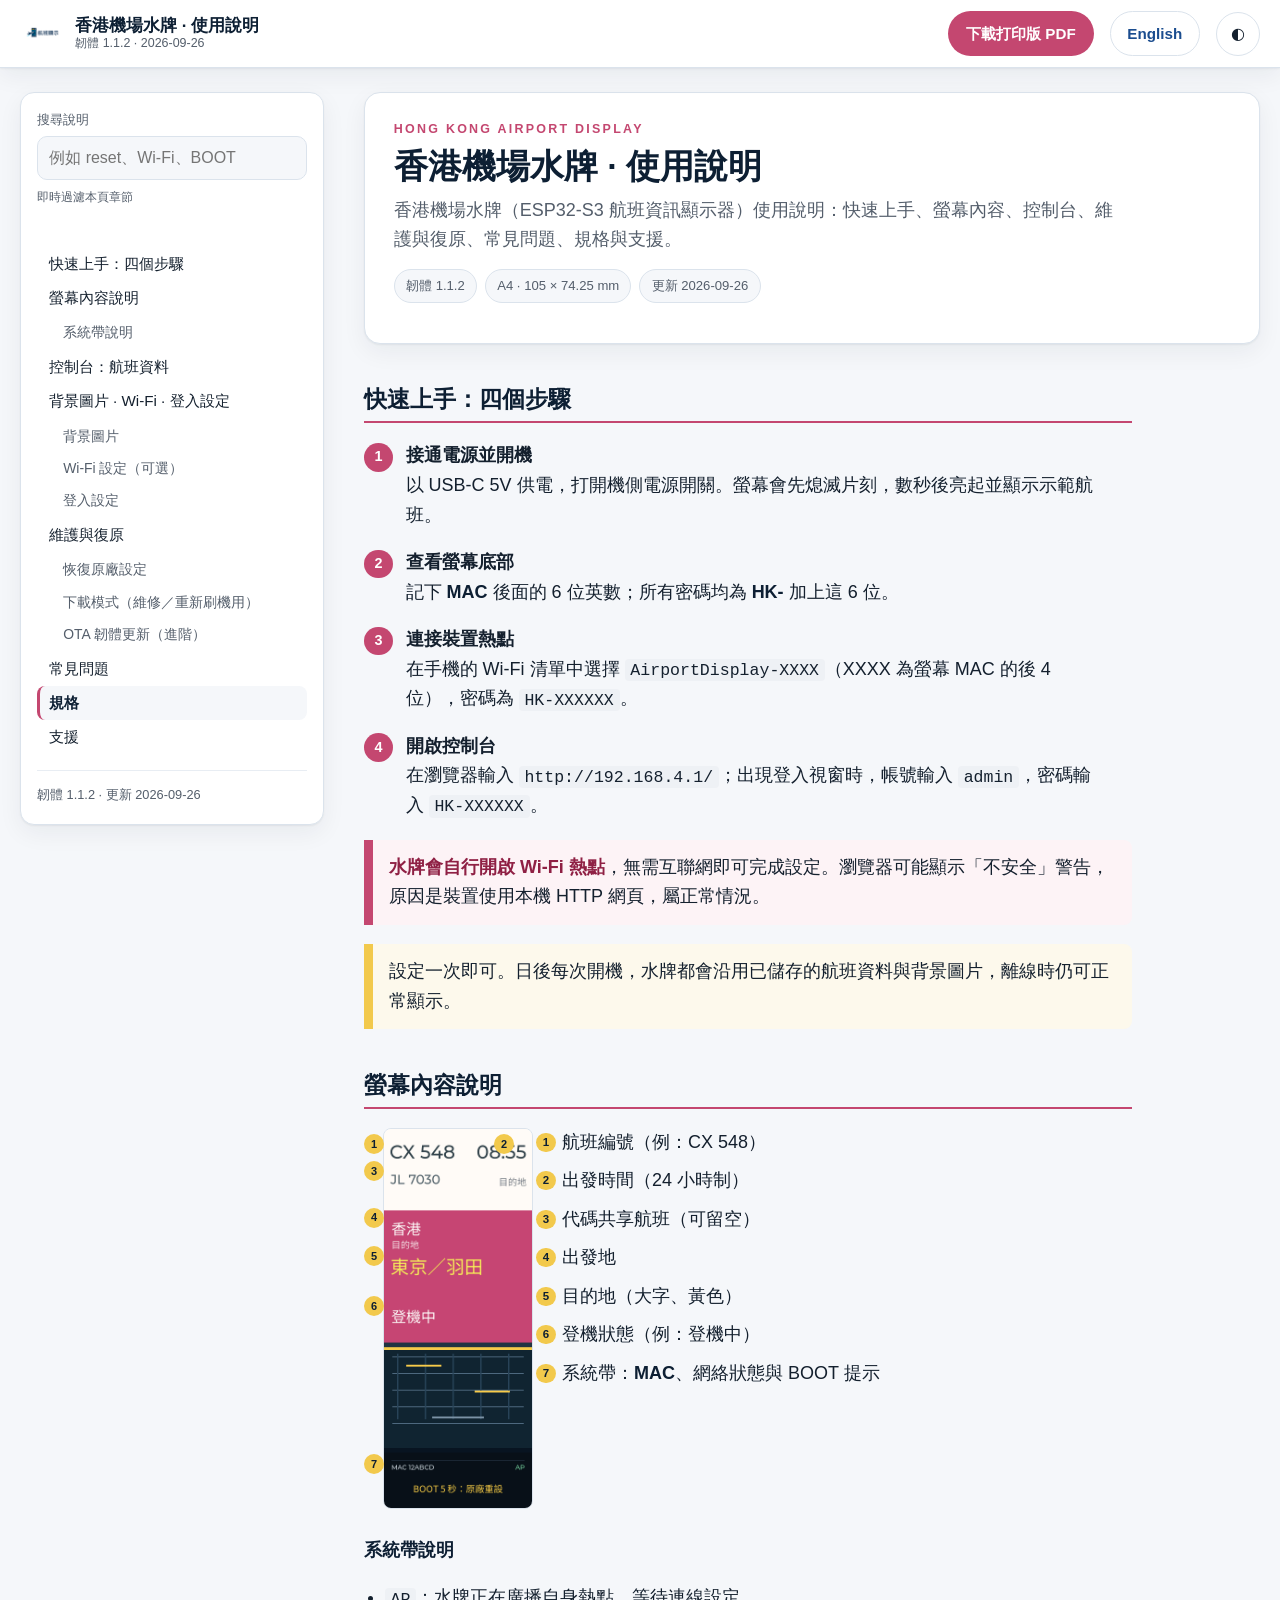
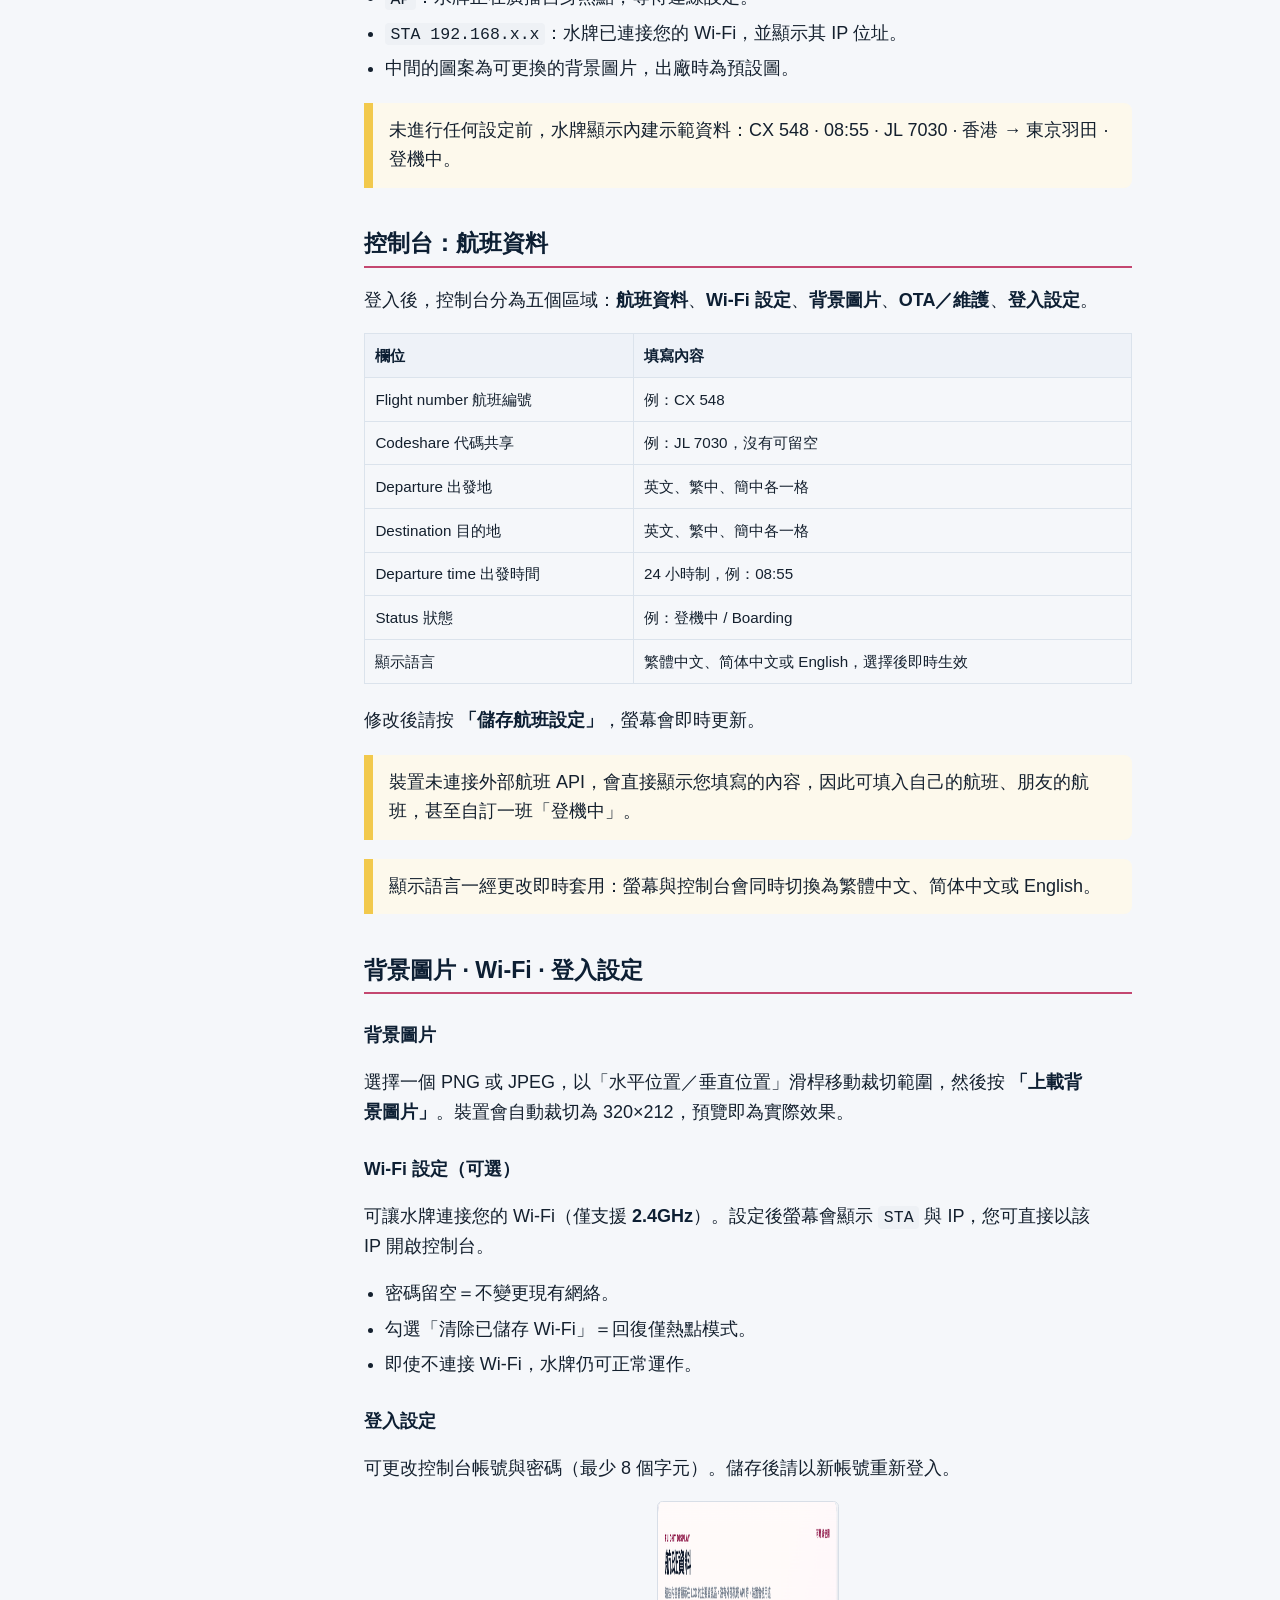
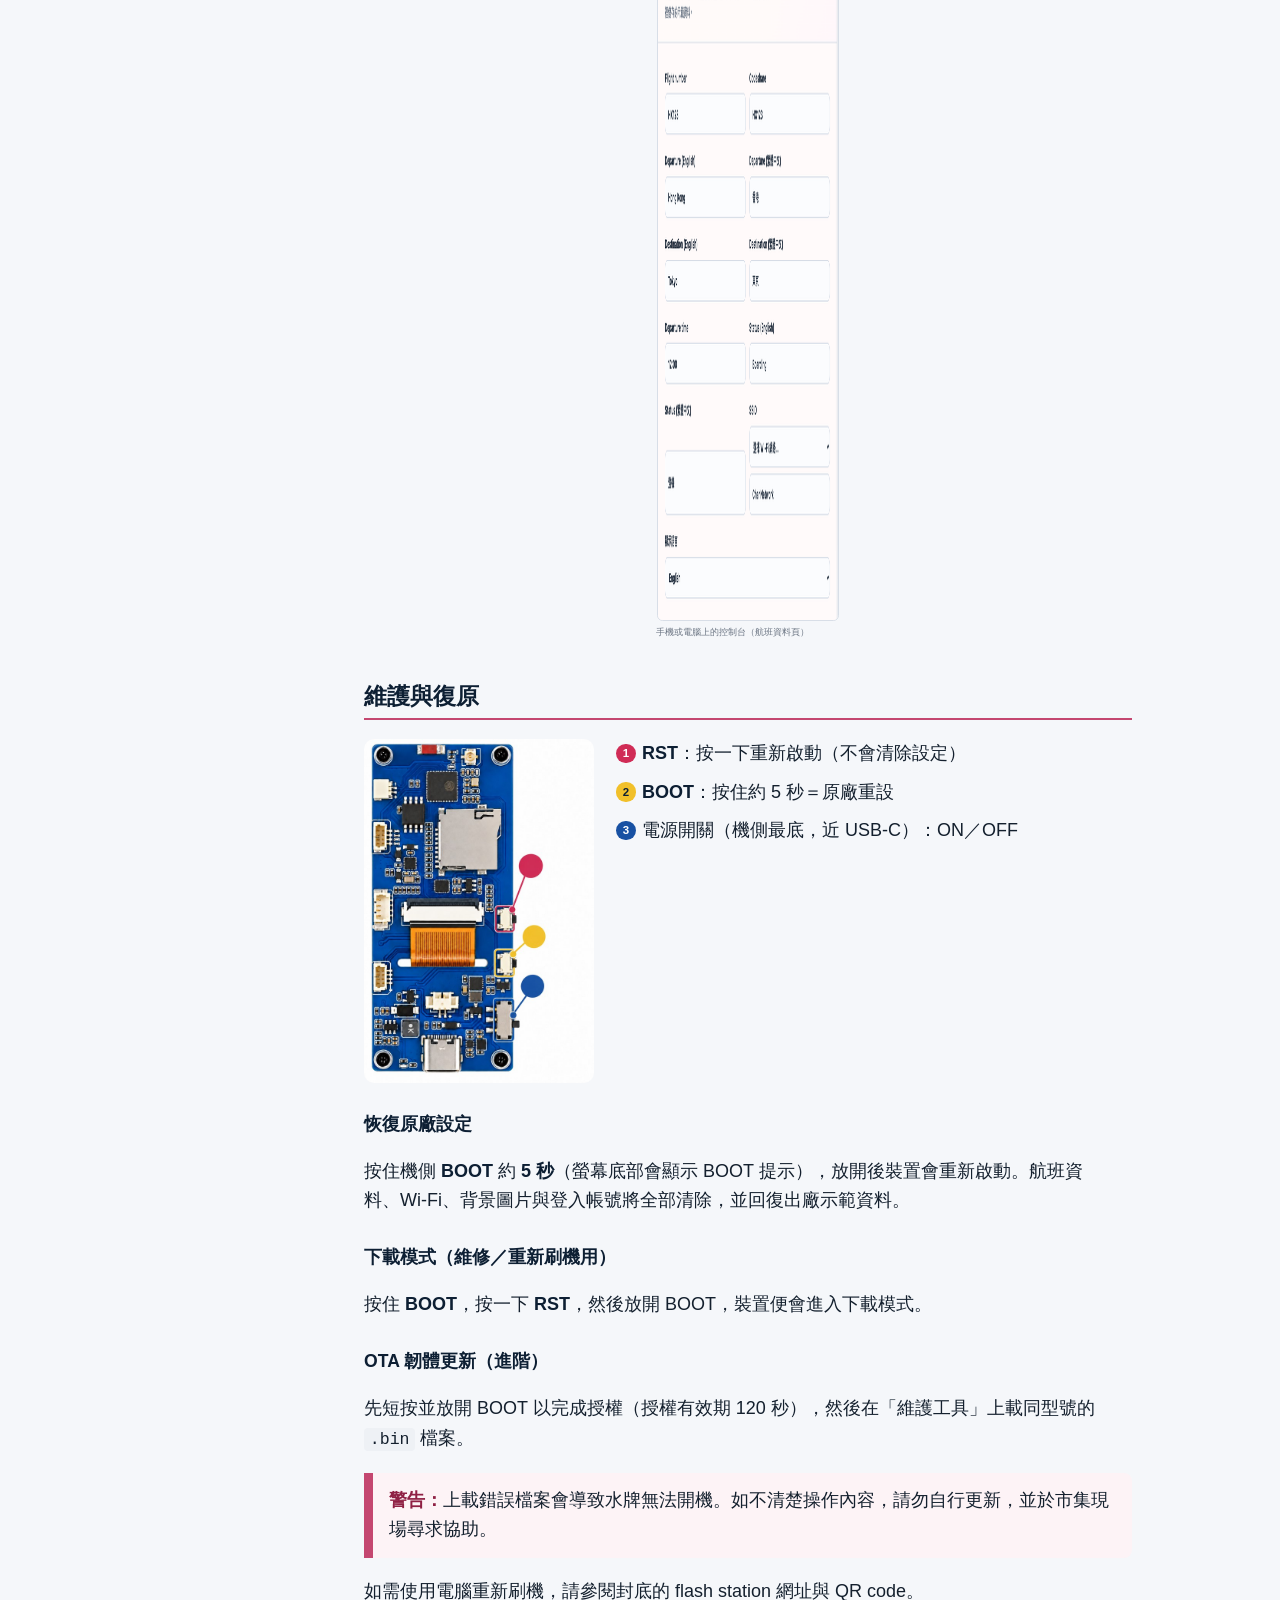
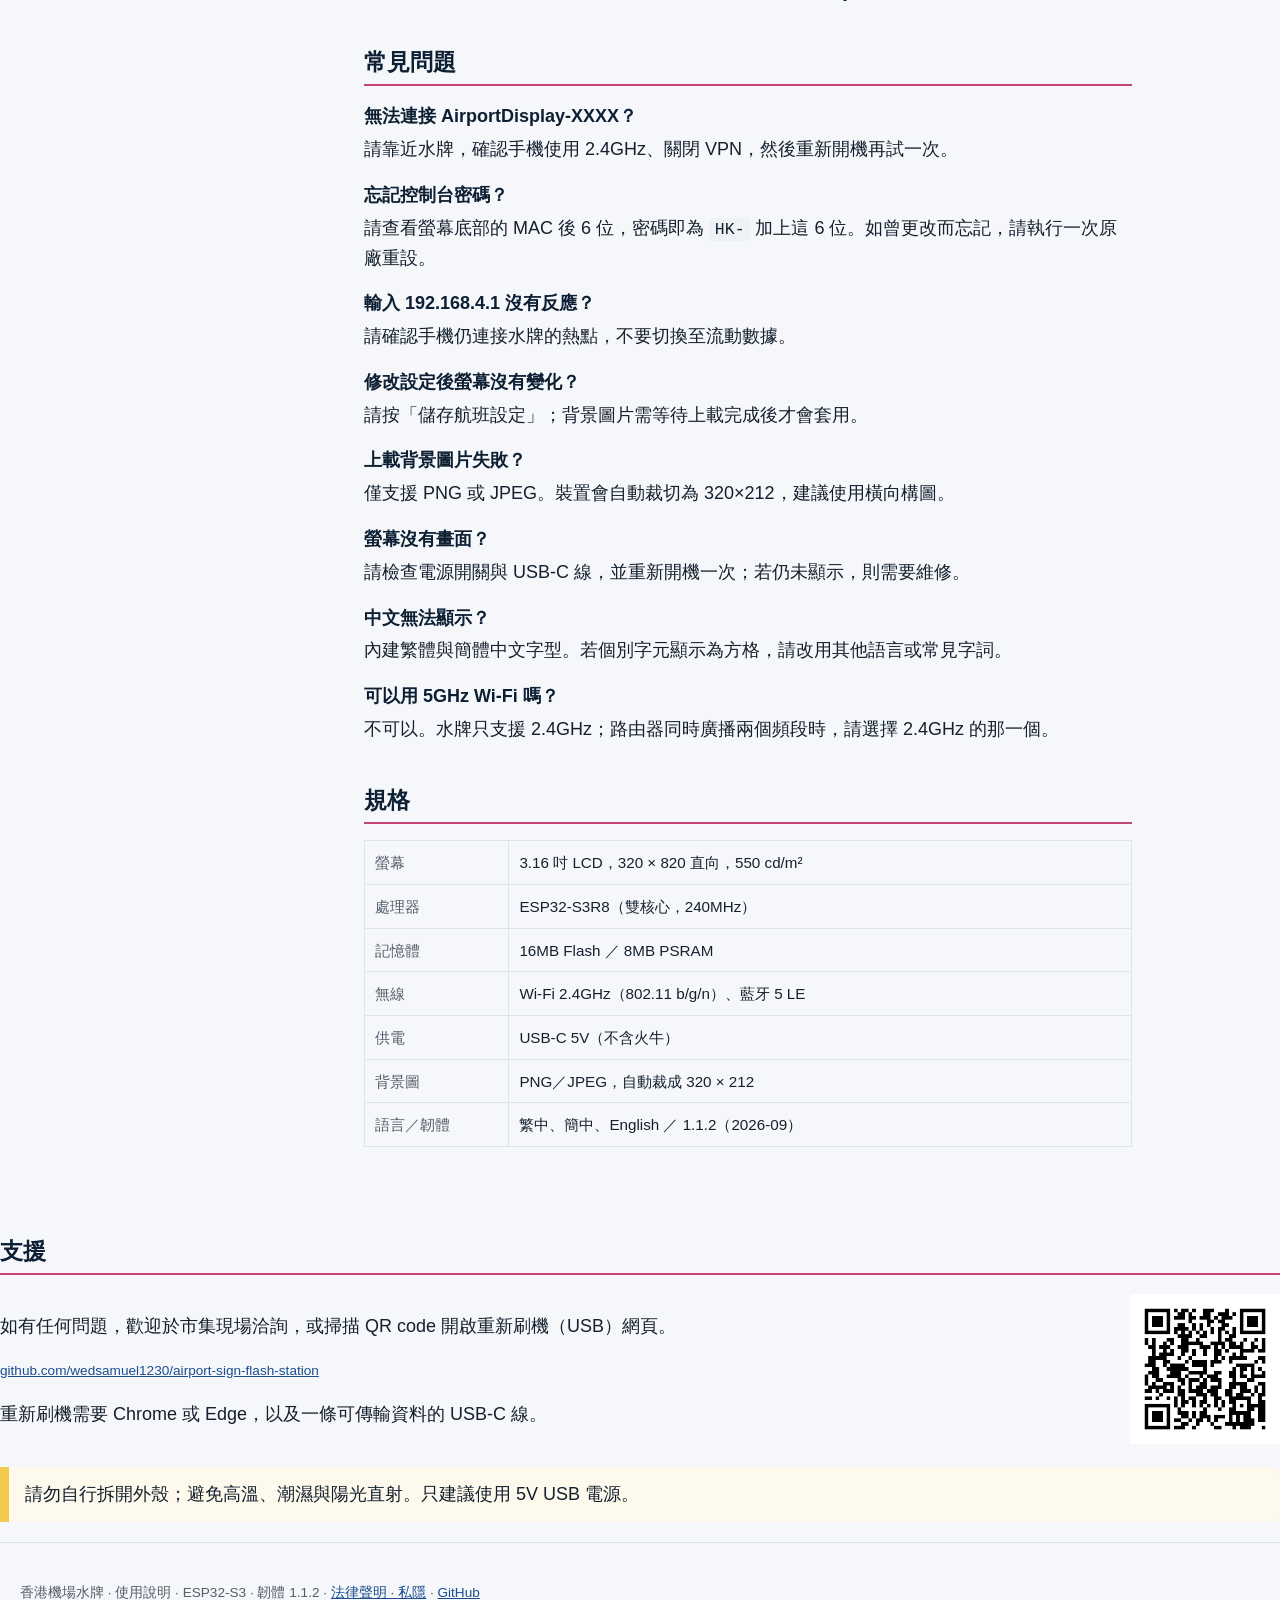
==== commit e35afc54: "manual: documented site structure, searchable TOC, legal and privacy pages" ====
--- a/manual/index.html
+++ b/manual/index.html
@@ -3,189 +3,72 @@
 <head>
 <meta charset="utf-8">
 <meta name="viewport" content="width=device-width, initial-scale=1">
-<title>香港機場水牌 · 使用說明 / Hong Kong Airport Display — User Guide</title>
-<style>/* ---------------------------------------------------------------------------
-   Screen stylesheet for the online manual. Same visual language as the printed
-   fold-out (ink #14202e, magenta #c44770, yellow #f2c94c, navy #1b4d8f) but
-   sized in rem for the web, and with the two-column figures stacking on narrow
-   screens.
-   --------------------------------------------------------------------------- */
-
-:root {
-  --ink: #14202e;
-  --head: #0d1f33;
-  --magenta: #c44770;
-  --yellow: #f2c94c;
-  --navy: #1b4d8f;
-  --muted: #6b7583;
-  --rule: #e3e7ec;
-}
-
-* { box-sizing: border-box; }
-html { -webkit-text-size-adjust: 100%; }
-body {
-  margin: 0; background: #f6f8fa; color: var(--ink);
-  font-family: -apple-system, "PingFang HK", "Helvetica Neue", "Segoe UI", Arial, sans-serif;
-  font-size: 17px; line-height: 1.7;
-}
-.wrap { max-width: 60rem; margin: 0 auto; padding: 0 1.25rem 4rem; }
-
-/* ---------- masthead ---------- */
-.masthead {
-  background: #fff; border-bottom: 1px solid var(--rule);
-  padding: 2.4rem 0 1.8rem; margin-bottom: 2rem;
-}
-.masthead .wrap { padding-bottom: 0; }
-.masthead img.logo { width: 96px; display: block; margin-bottom: 1rem; }
-.kicker {
-  color: var(--magenta); font-size: .78rem; font-weight: 700;
-  letter-spacing: .18em; text-transform: uppercase; margin: 0 0 .5rem;
-}
-h1.title { font-size: 2rem; line-height: 1.2; margin: 0 0 .6rem; color: var(--head); }
-.subtitle { color: #47536a; margin: 0 0 1.2rem; }
-.rule { height: 3px; width: 120px; background: var(--yellow); border-radius: 2px; margin: 0 0 1.4rem; }
-.actions { display: flex; flex-wrap: wrap; gap: .6rem; align-items: center; }
-.btn {
-  display: inline-block; background: var(--magenta); color: #fff; text-decoration: none;
-  font-weight: 600; padding: .6rem 1.1rem; border-radius: 999px; font-size: .95rem;
-}
-.btn.ghost { background: #fff; color: var(--navy); border: 1px solid var(--rule); }
-.meta { color: var(--muted); font-size: .85rem; }
-
-/* ---------- language nav ---------- */
-.langnav { display: flex; gap: .5rem; margin: 0 0 1.6rem; }
-.langnav a {
-  text-decoration: none; color: var(--navy); border: 1px solid var(--rule);
-  background: #fff; border-radius: 999px; padding: .35rem .9rem; font-size: .9rem;
-}
-
-/* ---------- document ---------- */
-article {
-  background: #fff; border: 1px solid var(--rule); border-radius: 14px;
-  padding: 2rem 2.2rem 2.6rem; margin-bottom: 2.4rem;
-}
-h2 {
-  font-size: 1.45rem; line-height: 1.25; color: var(--head);
-  margin: 2.4rem 0 1.2rem; padding-bottom: .5rem;
-  border-bottom: 2px solid var(--magenta);
-}
-article > h2:first-of-type { margin-top: 0; }
-h3 { font-size: 1.12rem; color: var(--head); margin: 1.8rem 0 .7rem; }
-p { margin: 0 0 1rem; }
-ul, ol { margin: 0 0 1rem; padding-left: 1.3rem; }
-li { margin-bottom: .35rem; }
-a { color: var(--navy); }
-code {
-  font-size: .92em; background: #eef1f5; border-radius: 4px; padding: .1em .35em;
-  word-break: break-word;
-}
-strong, b { color: var(--head); }
-
-table { width: 100%; border-collapse: collapse; margin: 1rem 0 1.4rem; font-size: .95rem; }
-th, td { border: 1px solid #dbe3ec; padding: .5rem .6rem; text-align: left; vertical-align: top; }
-th { background: #eef2f8; color: var(--head); }
-table.spec-table td:first-child { white-space: nowrap; color: #45526a; width: 9rem; }
-
-/* ---------- numbered steps ---------- */
-ol.steps { list-style: none; padding-left: 0; counter-reset: step; }
-ol.steps > li { position: relative; padding-left: 2.6rem; margin-bottom: 1.1rem; }
-ol.steps > li::before {
-  content: attr(data-n); position: absolute; left: 0; top: .1rem;
-  width: 1.8rem; height: 1.8rem; border-radius: 50%; background: var(--magenta);
-  color: #fff; font-weight: 700; font-size: .9rem; display: flex;
-  align-items: center; justify-content: center;
-}
-.step-title { font-weight: 700; display: block; }
-
-/* ---------- figures ---------- */
-.screen-figure, .button-figure {
-  display: flex; gap: 1.4rem; align-items: flex-start; flex-wrap: wrap;
-  margin: 1.2rem 0 1.6rem;
-}
-.screen-shot-wrap { position: relative; width: 150px; flex: 0 0 auto; padding: 0 1.2rem; }
-.screen-shot { width: 150px; display: block; border: 1px solid #d8dee7; border-radius: 8px; }
-.screen-shot-wrap .dot {
-  position: absolute; left: 0; transform: translateY(-50%);
-  width: 20px; height: 20px; border-radius: 50%; background: var(--yellow);
-  color: var(--head); font-size: 11px; font-weight: 700; display: flex;
-  align-items: center; justify-content: center;
-  box-shadow: 0 0 0 1px rgba(13, 31, 51, .25);
-}
-.screen-shot-wrap .dot-r { left: auto; right: 0; }
-.button-shot { width: 220px; flex: 0 0 auto; display: block; border-radius: 10px; }
-.callout-board { flex: 1 1 18rem; }
-.callout {
-  position: relative; padding-left: 1.6rem; margin: 0 0 .55rem;
-}
-.callout .bubble {
-  position: absolute; left: 0; top: .32rem;
-  width: 1.15rem; height: 1.15rem; border-radius: 50%;
-  background: var(--yellow); color: var(--head); font-size: .72rem; font-weight: 700;
-  display: flex; align-items: center; justify-content: center;
-}
-.bubble.dot-rst { background: #d02c56; color: #fff; }
-.bubble.dot-boot { background: #f1c02a; color: var(--head); }
-.bubble.dot-pwr { background: #1851a3; color: #fff; }
-
-/* ---------- callouts ---------- */
-.warn, .note {
-  padding: .75rem 1rem; border-radius: 0 8px 8px 0; margin: 1.2rem 0;
-  font-size: .97rem;
-}
-.warn { background: #fdf3f6; border-left: calc(.55rem + 1px) solid var(--magenta); }
-.warn b { color: #8f2044; }
-.note { background: #fdf9ec; border-left: calc(.55rem + 1px) solid var(--yellow); }
-
-/* ---------- support ---------- */
-.support { display: flex; gap: 1.4rem; align-items: flex-start; flex-wrap: wrap; margin: 1.2rem 0; }
-.support-text { flex: 1 1 16rem; }
-.qr { width: 150px; height: 150px; flex: 0 0 150px; }
-.link-text { font-size: .85rem; word-break: break-all; }
-
-/* ---------- question and answer list ---------- */
-dl.qa { margin: 0; }
-dl.qa dt { font-weight: 700; color: var(--head); margin-top: 1rem; }
-dl.qa dd { margin: .2rem 0 0; }
-
-footer {
-  color: var(--muted); font-size: .88rem; text-align: center;
-  padding: 2rem 0 0; border-top: 1px solid var(--rule); margin-top: 1rem;
-}
-
-@media (max-width: 640px) {
-  article { padding: 1.4rem 1.2rem 2rem; border-radius: 10px; }
-  h1.title { font-size: 1.55rem; }
-  .screen-shot-wrap, .screen-shot { width: 120px; }
-  .button-shot { width: 100%; max-width: 320px; }
-}
-</style>
+<title>香港機場水牌 · 使用說明 · v1.1.2</title>
+<meta name="description" content="香港機場水牌（ESP32-S3 航班資訊顯示器）使用說明：快速上手、螢幕內容、控制台、維護與復原、常見問題、規格與支援。">
+<link rel="canonical" href="https://wedsamuel1230.github.io/airport-sign-flash-station/manual/">
+<link rel="alternate" hreflang="zh-Hant" href="https://wedsamuel1230.github.io/airport-sign-flash-station/manual/">
+<link rel="alternate" hreflang="en" href="https://wedsamuel1230.github.io/airport-sign-flash-station/manual/en/">
+<link rel="alternate" hreflang="x-default" href="https://wedsamuel1230.github.io/airport-sign-flash-station/manual/">
+<meta name="theme-color" content="#0d1f33">
+<meta property="og:type" content="article">
+<meta property="og:title" content="香港機場水牌 · 使用說明 · v1.1.2">
+<meta property="og:description" content="香港機場水牌（ESP32-S3 航班資訊顯示器）使用說明：快速上手、螢幕內容、控制台、維護與復原、常見問題、規格與支援。">
+<meta property="og:url" content="https://wedsamuel1230.github.io/airport-sign-flash-station/manual/">
+<meta property="og:image" content="https://wedsamuel1230.github.io/airport-sign-flash-station/manual/assets/og-manual.png">
+<meta property="og:locale" content="zh_HK">
+<meta name="twitter:card" content="summary_large_image">
+<link rel="icon" href="assets/favicon.svg" type="image/svg+xml">
+<link rel="stylesheet" href="assets/manual.css">
+<script type="application/ld+json">[{"@context":"https://schema.org","@type":"TechArticle","headline":"香港機場水牌 · 使用說明 · v1.1.2","inLanguage":"zh-Hant","dateModified":"2026-09-26","url":"https://wedsamuel1230.github.io/airport-sign-flash-station/manual/","about":"ESP32-S3 airport-style flight information display"},{"@context":"https://schema.org","@type":"FAQPage","mainEntity":[{"@type":"Question","name":"無法連接 AirportDisplay-XXXX？","acceptedAnswer":{"@type":"Answer","text":"請靠近水牌，確認手機使用 2.4GHz、關閉 VPN，然後重新開機再試一次。"}},{"@type":"Question","name":"忘記控制台密碼？","acceptedAnswer":{"@type":"Answer","text":"請查看螢幕底部的 MAC 後 6 位，密碼即為 HK- 加上這 6 位。如曾更改而忘記，請執行一次原廠重設。"}},{"@type":"Question","name":"輸入 192.168.4.1 沒有反應？","acceptedAnswer":{"@type":"Answer","text":"請確認手機仍連接水牌的熱點，不要切換至流動數據。"}},{"@type":"Question","name":"修改設定後螢幕沒有變化？","acceptedAnswer":{"@type":"Answer","text":"請按「儲存航班設定」；背景圖片需等待上載完成後才會套用。"}},{"@type":"Question","name":"上載背景圖片失敗？","acceptedAnswer":{"@type":"Answer","text":"僅支援 PNG 或 JPEG。裝置會自動裁切為 320×212，建議使用橫向構圖。"}},{"@type":"Question","name":"螢幕沒有畫面？","acceptedAnswer":{"@type":"Answer","text":"請檢查電源開關與 USB-C 線，並重新開機一次；若仍未顯示，則需要維修。"}},{"@type":"Question","name":"中文無法顯示？","acceptedAnswer":{"@type":"Answer","text":"內建繁體與簡體中文字型。若個別字元顯示為方格，請改用其他語言或常見字詞。"}},{"@type":"Question","name":"可以用 5GHz Wi-Fi 嗎？","acceptedAnswer":{"@type":"Answer","text":"不可以。水牌只支援 2.4GHz；路由器同時廣播兩個頻段時，請選擇 2.4GHz 的那一個。"}}]}]</script>
 </head>
 <body>
-<header class="masthead">
-  <div class="wrap">
-    <img class="logo" src="assets/airport-logo.png" alt="航班顯示">
-    <p class="kicker">Hong Kong Airport Display</p>
-    <h1 class="title">香港機場水牌 · 使用說明</h1>
-    <p class="subtitle">機場風格航班資訊顯示器 · Airport-style flight information display<br>
-      繁體中文 / 简体中文 / English · 韌體 firmware 1.1.2 · 2026-09</p>
-    <div class="rule"></div>
-    <div class="actions">
-      <a class="btn" href="airport-display-manual-foldout-A4.pdf">下載打印版 PDF（A4 摺頁 · 大字）</a>
-      <a class="btn ghost" href="https://github.com/wedsamuel1230/airport-sign-flash-station">重新刷機 / Re-flash</a>
-      <span class="meta">PDF：2 張 A4，摺三次，成品 105 × 74.25mm</span>
-    </div>
+<a class="skip" href="#main">跳到主要內容</a>
+<header class="topbar">
+  <div class="inner">
+    <a class="brand" href="">
+      <img src="assets/airport-logo.png" width="520" height="132" alt="">
+      <span class="name">香港機場水牌 · 使用說明<span class="sub">韌體 1.1.2 · 2026-09-26</span></span>
+    </a>
+    <span class="spacer"></span>
+    <a class="btn" href="airport-display-manual-foldout-A4.pdf">下載打印版 PDF</a>
+    <a class="btn ghost" href="../en/"
+       hreflang="en" lang="en">English</a>
+    <button class="iconbtn" id="theme-toggle" type="button" aria-pressed="false" title="深色模式"
+            aria-label="深色模式">◐</button>
   </div>
 </header>
-<div class="wrap">
-  <nav class="langnav">
-    <a href="#zh">繁體中文</a>
-    <a href="#en">English</a>
+<div class="layout">
+  <nav class="sidebar" aria-label="目錄">
+    <div class="search">
+      <label for="search">搜尋說明</label>
+      <input id="search" type="search" placeholder="例如 reset、Wi-Fi、BOOT" autocomplete="off" aria-describedby="search-hint">
+      <p class="hint" id="search-hint">即時過濾本頁章節</p>
+      <p class="status" id="search-status" role="status" aria-live="polite"></p>
+    </div>
+    <ol class="toc">
+      <li><a href="#quick-start">快速上手：四個步驟</a></li>
+      <li><a href="#screen">螢幕內容說明</a><ol><li class="sub"><a href="#screen-1">系統帶說明</a></li></ol></li>
+      <li><a href="#console">控制台：航班資料</a></li>
+      <li><a href="#settings">背景圖片 · Wi-Fi · 登入設定</a><ol><li class="sub"><a href="#settings-1">背景圖片</a></li><li class="sub"><a href="#settings-2">Wi-Fi 設定（可選）</a></li><li class="sub"><a href="#settings-3">登入設定</a></li></ol></li>
+      <li><a href="#maintenance">維護與復原</a><ol><li class="sub"><a href="#maintenance-1">恢復原廠設定</a></li><li class="sub"><a href="#maintenance-2">下載模式（維修／重新刷機用）</a></li><li class="sub"><a href="#maintenance-3">OTA 韌體更新（進階）</a></li></ol></li>
+      <li><a href="#faq">常見問題</a></li>
+      <li><a href="#specs">規格</a></li>
+      <li><a href="#support">支援</a></li></ol>
+    <p class="meta">韌體 1.1.2 · 更新 2026-09-26</p>
   </nav>
-  
-  <article id="zh">
-    <h1 class="title" style="font-size:1.6rem;margin-bottom:1rem">繁體中文</h1>
-    <div class="page-break"></div>
-
+  <main id="main">
+    <div class="hero">
+      <p class="kicker">Hong Kong Airport Display</p>
+      <h1>香港機場水牌 · 使用說明</h1>
+      <p>香港機場水牌（ESP32-S3 航班資訊顯示器）使用說明：快速上手、螢幕內容、控制台、維護與復原、常見問題、規格與支援。</p>
+      <p class="chips">
+        <span class="chip">韌體 1.1.2</span>
+        <span class="chip">A4 · 105 × 74.25 mm</span>
+        <span class="chip">更新 2026-09-26</span>
+      </p>
+    </div>
+    <article>
+<section id="quick-start">
 <h2 id="快速上手四個步驟">快速上手：四個步驟</h2>
 <ol class="steps">
   <li data-n="1"><span class="step-title">接通電源並開機</span>以 USB-C 5V 供電，打開機側電源開關。螢幕會先熄滅片刻，數秒後亮起並顯示示範航班。</li>
@@ -202,12 +85,15 @@
 設定一次即可。日後每次開機，水牌都會沿用已儲存的航班資料與背景圖片，離線時仍可正常顯示。
 </div>
 
-<div class="page-break"></div>
-
+
+
+
+</section>
+<section id="screen">
 <h2 id="螢幕內容說明">螢幕內容說明</h2>
 <div class="screen-figure">
   <div class="screen-shot-wrap">
-    <img class="screen-shot" src="assets/device-screen.png" alt="水牌螢幕">
+    <img class="screen-shot" src="assets/device-screen.png" alt="水牌螢幕" width="320" height="820" loading="lazy" decoding="async">
     <span class="dot" style="top:4.3%;">1</span>
     <span class="dot dot-r" style="top:4.3%;">2</span>
     <span class="dot" style="top:11.2%;">3</span>
@@ -239,7 +125,7 @@
   </div>
 </div>
 
-<h3 id="系統帶說明">系統帶說明</h3>
+<h3 id="screen-1">系統帶說明</h3>
 <ul>
 <li><code>AP</code>：水牌正在廣播自身熱點，等待連線設定。</li>
 <li><code>STA 192.168.x.x</code>：水牌已連接您的 Wi-Fi，並顯示其 IP 位址。</li>
@@ -249,11 +135,14 @@
 未進行任何設定前，水牌顯示內建示範資料：CX 548 · 08:55 · JL 7030 · 香港 → 東京羽田 · 登機中。
 </div>
 
-<div class="page-break"></div>
-
+
+
+
+</section>
+<section id="console">
 <h2 id="控制台航班資料">控制台：航班資料</h2>
 <p>登入後，控制台分為五個區域：<b>航班資料</b>、<b>Wi-Fi 設定</b>、<b>背景圖片</b>、<b>OTA／維護</b>、<b>登入設定</b>。</p>
-<table>
+<div class="table-wrap"><table>
 <thead>
 <tr>
 <th>欄位</th>
@@ -290,7 +179,7 @@
 <td>繁體中文、简体中文或 English，選擇後即時生效</td>
 </tr>
 </tbody>
-</table>
+</table></div>
 <p>修改後請按 <b>「儲存航班設定」</b>，螢幕會即時更新。</p>
 <div class="note">
 裝置未連接外部航班 API，會直接顯示您填寫的內容，因此可填入自己的航班、朋友的航班，甚至自訂一班「登機中」。
@@ -300,29 +189,35 @@
 顯示語言一經更改即時套用：螢幕與控制台會同時切換為繁體中文、简体中文或 English。
 </div>
 
-<div class="page-break"></div>
-
+
+
+
+</section>
+<section id="settings">
 <h2 id="背景圖片--wi-fi--登入設定">背景圖片 · Wi-Fi · 登入設定</h2>
-<h3 id="背景圖片">背景圖片</h3>
+<h3 id="settings-1">背景圖片</h3>
 <p>選擇一個 PNG 或 JPEG，以「水平位置／垂直位置」滑桿移動裁切範圍，然後按 <b>「上載背景圖片」</b>。裝置會自動裁切為 320×212，預覽即為實際效果。</p>
-<h3 id="wi-fi-設定可選">Wi-Fi 設定（可選）</h3>
+<h3 id="settings-2">Wi-Fi 設定（可選）</h3>
 <p>可讓水牌連接您的 Wi-Fi（僅支援 <b>2.4GHz</b>）。設定後螢幕會顯示 <code>STA</code> 與 IP，您可直接以該 IP 開啟控制台。</p>
 <ul>
 <li>密碼留空＝不變更現有網絡。</li>
 <li>勾選「清除已儲存 Wi-Fi」＝回復僅熱點模式。</li>
 <li>即使不連接 Wi-Fi，水牌仍可正常運作。</li>
 </ul>
-<h3 id="登入設定">登入設定</h3>
+<h3 id="settings-3">登入設定</h3>
 <p>可更改控制台帳號與密碼（最少 8 個字元）。儲存後請以新帳號重新登入。</p>
-<img src="assets/console-flights-panel.png" alt="手機上的控制台" style="width:48mm; display:block; margin:1.6mm auto 1mm; border:1px solid #d8dee7; border-radius:1.5mm;">
+<img src="assets/console-flights-panel.png" alt="手機上的控制台" style="width:48mm; display:block; margin:1.6mm auto 1mm; border:1px solid #d8dee7; border-radius:1.5mm;" width="720" height="720" loading="lazy" decoding="async">
 
 <p style="text-align:center; font-size:6.8pt; color:#6b7583; margin:0;">手機或電腦上的控制台（航班資料頁）</p>
 
-<div class="page-break"></div>
-
+
+
+
+</section>
+<section id="maintenance">
 <h2 id="維護與復原">維護與復原</h2>
 <div class="button-figure">
-  <img class="button-shot" src="assets/board-buttons.jpg" alt="機側按鈕位置：RST、BOOT 與電源開關">
+  <img class="button-shot" src="assets/board-buttons.jpg" alt="機側按鈕位置：RST、BOOT 與電源開關" width="600" height="896" loading="lazy" decoding="async">
   <div class="callout-board">
     <div class="callout"><span class="bubble dot-rst">1</span><span class="callout-text"><b>RST</b>：按一下重新啟動（不會清除設定）</span></div>
     <div class="callout"><span class="bubble dot-boot">2</span><span class="callout-text"><b>BOOT</b>：按住約 5 秒＝原廠重設</span></div>
@@ -330,11 +225,11 @@
   </div>
 </div>
 
-<h3 id="恢復原廠設定">恢復原廠設定</h3>
+<h3 id="maintenance-1">恢復原廠設定</h3>
 <p>按住機側 <b>BOOT</b> 約 <b>5 秒</b>（螢幕底部會顯示 BOOT 提示），放開後裝置會重新啟動。航班資料、Wi-Fi、背景圖片與登入帳號將全部清除，並回復出廠示範資料。</p>
-<h3 id="下載模式維修重新刷機用">下載模式（維修／重新刷機用）</h3>
+<h3 id="maintenance-2">下載模式（維修／重新刷機用）</h3>
 <p>按住 <b>BOOT</b>，按一下 <b>RST</b>，然後放開 BOOT，裝置便會進入下載模式。</p>
-<h3 id="ota-韌體更新進階">OTA 韌體更新（進階）</h3>
+<h3 id="maintenance-3">OTA 韌體更新（進階）</h3>
 <p>先短按並放開 BOOT 以完成授權（授權有效期 120 秒），然後在「維護工具」上載同型號的 <code>.bin</code> 檔案。</p>
 <div class="warn">
 <b>警告：</b>上載錯誤檔案會導致水牌無法開機。如不清楚操作內容，請勿自行更新，並於市集現場尋求協助。
@@ -342,8 +237,11 @@
 
 <p>如需使用電腦重新刷機，請參閱封底的 flash station 網址與 QR code。</p>
 
-<div class="page-break"></div>
-
+
+
+
+</section>
+<section id="faq">
 <h2 id="常見問題">常見問題</h2>
 <dl class="qa">
   <dt>無法連接 AirportDisplay-XXXX？</dt>
@@ -364,8 +262,11 @@
   <dd>不可以。水牌只支援 2.4GHz；路由器同時廣播兩個頻段時，請選擇 2.4GHz 的那一個。</dd>
 </dl>
 
-<div class="page-break"></div>
-
+
+
+
+</section>
+<section id="specs">
 <h2 id="規格">規格</h2>
 <table class="spec-table">
   <tr><td>螢幕</td><td>3.16 吋 LCD，320 × 820 直向，550 cd/m²</td></tr>
@@ -375,8 +276,11 @@
   <tr><td>供電</td><td>USB-C 5V（不含火牛）</td></tr>
   <tr><td>背景圖</td><td>PNG／JPEG，自動裁成 320 × 212</td></tr>
   <tr><td>語言／韌體</td><td>繁中、簡中、English ／ 1.1.2（2026-09）</td></tr>
-</table>
-
+</table></div>
+
+
+</section>
+<section id="support">
 <h2 id="支援">支援</h2>
 <div class="support">
   <div class="support-text">
@@ -384,223 +288,22 @@
     <p class="link-text"><a href="https://github.com/wedsamuel1230/airport-sign-flash-station">github.com/wedsamuel1230/airport-sign-flash-station</a></p>
     <p>重新刷機需要 Chrome 或 Edge，以及一條可傳輸資料的 USB-C 線。</p>
   </div>
-  <img class="qr" src="assets/qr-flash-station.png" alt="重新刷機網頁 QR code">
+  <img class="qr" src="assets/qr-flash-station.png" alt="重新刷機網頁 QR code" width="492" height="492" loading="lazy" decoding="async">
 </div>
 
 <div class="note">
 請勿自行拆開外殼；避免高溫、潮濕與陽光直射。只建議使用 5V USB 電源。
 </div>
-  </article>
-
-  <article id="en">
-    <h1 class="title" style="font-size:1.6rem;margin-bottom:1rem">English</h1>
-    <div class="page-break"></div>
-
-<h2 id="quick-start-four-steps">Quick start: four steps</h2>
-<ol class="steps">
-  <li data-n="1"><span class="step-title">Power on</span>Connect USB-C 5V power and switch the unit on. The screen stays dark briefly, then shows the demo flight.</li>
-  <li data-n="2"><span class="step-title">Read the screen footer</span>Note the six characters after <b>MAC</b>; every password is <b>HK-</b> plus those six.</li>
-  <li data-n="3"><span class="step-title">Join the device hotspot</span>On your phone, join <code>AirportDisplay-XXXX</code> (the last four MAC characters) with the password <code>HK-XXXXXX</code>.</li>
-  <li data-n="4"><span class="step-title">Open the console</span>Open <code>http://192.168.4.1/</code> in a browser and sign in as <code>admin</code> with <code>HK-XXXXXX</code>.</li>
-</ol>
-
-<div class="warn">
-<b>The display runs its own Wi-Fi hotspot</b>, so no internet is needed for setup. A browser warning that the page is "Not secure" is expected: it is served locally over HTTP.
-</div>
-
-<div class="note">
-Setup is a one-off. Later starts reuse the saved flight data and background image, and work with no network.
-</div>
-
-<div class="page-break"></div>
-
-<h2 id="what-the-screen-shows">What the screen shows</h2>
-<div class="screen-figure">
-  <div class="screen-shot-wrap">
-    <img class="screen-shot" src="assets/device-screen.png" alt="Display panel">
-    <span class="dot" style="top:4.3%;">1</span>
-    <span class="dot dot-r" style="top:4.3%;">2</span>
-    <span class="dot" style="top:11.2%;">3</span>
-    <span class="dot" style="top:23.5%;">4</span>
-    <span class="dot" style="top:33.6%;">5</span>
-    <span class="dot" style="top:46.6%;">6</span>
-    <span class="dot" style="top:88.1%;">7</span>
-  </div>
-  <div class="callout-board">
-    <div class="callout-row half-split" style="top:3.3mm;">
-      <div class="callout"><span class="bubble">1</span><span class="callout-text">Flight number (e.g. CX 548)</span></div>
-      <div class="callout"><span class="bubble">2</span><span class="callout-text">Departure time (24-hour clock)</span></div>
-    </div>
-    <div class="callout-row" style="top:8.6mm;">
-      <div class="callout"><span class="bubble">3</span><span class="callout-text">Codeshare flight (optional)</span></div>
-    </div>
-    <div class="callout-row" style="top:18.1mm;">
-      <div class="callout"><span class="bubble">4</span><span class="callout-text">Departure airport</span></div>
-    </div>
-    <div class="callout-row" style="top:25.8mm;">
-      <div class="callout"><span class="bubble">5</span><span class="callout-text">Destination (large, yellow)</span></div>
-    </div>
-    <div class="callout-row" style="top:35.8mm;">
-      <div class="callout"><span class="bubble">6</span><span class="callout-text">Boarding status (e.g. Boarding)</span></div>
-    </div>
-    <div class="callout-row" style="top:67.7mm;">
-      <div class="callout"><span class="bubble">7</span><span class="callout-text">System band: <b>MAC</b>, network state and BOOT hint</span></div>
-    </div>
-  </div>
-</div>
-
-<h3 id="reading-the-system-band">Reading the system band</h3>
-<ul>
-<li><code>AP</code>: the display is broadcasting its own hotspot and waiting to be configured.</li>
-<li><code>STA 192.168.x.x</code>: the display has joined your Wi-Fi and shows its IP address.</li>
-<li>The artwork in the middle is the replaceable background image; the factory default is shown.</li>
-</ul>
-<div class="note">
-Before any change, the display shows the built-in demo record: CX 548 · 08:55 · JL 7030 · Hong Kong → Tokyo Haneda · Boarding.
-</div>
-
-<div class="page-break"></div>
-
-<h2 id="console-flight-data">Console: flight data</h2>
-<p>After signing in, the console has five areas: <b>flight data</b>, <b>Wi-Fi settings</b>, <b>background image</b>, <b>OTA / maintenance</b> and <b>login settings</b>.</p>
-<table>
-<thead>
-<tr>
-<th>Field</th>
-<th>What to enter</th>
-</tr>
-</thead>
-<tbody>
-<tr>
-<td>Flight number</td>
-<td>e.g. CX 548</td>
-</tr>
-<tr>
-<td>Codeshare</td>
-<td>e.g. JL 7030, leave blank if none</td>
-</tr>
-<tr>
-<td>Departure</td>
-<td>English, Traditional and Simplified Chinese</td>
-</tr>
-<tr>
-<td>Destination</td>
-<td>English, Traditional and Simplified Chinese</td>
-</tr>
-<tr>
-<td>Departure time</td>
-<td>24-hour clock, e.g. 08:55</td>
-</tr>
-<tr>
-<td>Status</td>
-<td>e.g. Boarding / 登機中</td>
-</tr>
-<tr>
-<td>Display language</td>
-<td>Traditional Chinese, Simplified Chinese or English; applies immediately</td>
-</tr>
-</tbody>
-</table>
-<p>Press <b>"Save flight settings"</b> after editing; the screen updates immediately.</p>
-<div class="note">
-The display has no external flight API, so it shows exactly what you enter: your own flight, a friend's, or an invented boarding flight. Changing the display language applies at once to the screen and the console.
-</div>
-
-<div class="page-break"></div>
-
-<h2 id="background-image--wi-fi--login-settings">Background image · Wi-Fi · Login settings</h2>
-<h3 id="background-image">Background image</h3>
-<p>Choose a PNG or JPEG, set the crop with the horizontal and vertical sliders, then press <b>"Upload background image"</b>. The device crops it to 320×212; the preview matches the result.</p>
-<h3 id="wi-fi-settings-optional">Wi-Fi settings (optional)</h3>
-<p>The display can join your Wi-Fi network (2.4GHz only). The screen then shows <code>STA</code> and an IP you can use to open the console.</p>
-<ul>
-<li>A blank password keeps the current network.</li>
-<li>Tick "Clear saved Wi-Fi" to return to hotspot-only mode.</li>
-<li>The display works normally without any Wi-Fi connection.</li>
-</ul>
-<h3 id="login-settings">Login settings</h3>
-<p>Change the console account and password (at least 8 characters). After saving, sign in again with the new account.</p>
-<img src="assets/console-flights-panel.png" alt="Console on a phone" style="width:42mm; display:block; margin:1.4mm auto 1mm; border:1px solid #d8dee7; border-radius:1.5mm;">
-
-<p style="text-align:center; font-size:6.6pt; color:#6b7583; margin:0;">Console on a phone (flight data page)</p>
-
-<div class="page-break"></div>
-
-<h2 id="maintenance-and-recovery">Maintenance and recovery</h2>
-<div class="button-figure">
-  <img class="button-shot" src="assets/board-buttons.jpg" alt="Side buttons: RST, BOOT and the power switch">
-  <div class="callout-board">
-    <div class="callout"><span class="bubble dot-rst">1</span><span class="callout-text"><b>RST</b>: press to restart (keeps your settings)</span></div>
-    <div class="callout"><span class="bubble dot-boot">2</span><span class="callout-text"><b>BOOT</b>: hold about 5 s = factory reset</span></div>
-    <div class="callout"><span class="bubble dot-pwr">3</span><span class="callout-text">Power switch (lowest on the side, by the USB-C): ON/OFF</span></div>
-  </div>
-</div>
-
-<h3 id="factory-reset">Factory reset</h3>
-<p>Hold <b>BOOT</b> for about <b>5 seconds</b> (the screen footer shows the hint), then release. The display restarts and clears flight data, Wi-Fi, the background image and the console account.</p>
-<h3 id="download-mode-service-and-re-flashing">Download mode (service and re-flashing)</h3>
-<p>Hold <b>BOOT</b>, tap <b>RST</b>, then release BOOT. The display enters download mode.</p>
-<h3 id="ota-firmware-update-advanced">OTA firmware update (advanced)</h3>
-<p>Press and release BOOT to authorise an update (valid for 120 seconds), then upload a <code>.bin</code> file for this product under "Maintenance tools".</p>
-<div class="warn">
-<b>Warning:</b> uploading the wrong file can leave the display unable to boot. If you are unsure, do not update it yourself; ask us at the market.
-</div>
-
-<p>To re-flash from a computer, see the flash station address and QR code on the back page.</p>
-
-<div class="page-break"></div>
-
-<h2 id="frequently-asked-questions">Frequently asked questions</h2>
-<dl class="qa">
-  <dt>Cannot find AirportDisplay-XXXX?</dt>
-  <dd>Move closer, check the phone is on 2.4GHz, turn off any VPN, then power-cycle and retry.</dd>
-  <dt>I forgot the console password.</dt>
-  <dd>Read the six characters after MAC at the bottom of the screen: the password is <code>HK-</code> plus those six. If you changed it and forgot, run a factory reset.</dd>
-  <dt>192.168.4.1 does not respond.</dt>
-  <dd>Check that the phone is still connected to the display's hotspot rather than mobile data.</dd>
-  <dt>Nothing changes after I edit the settings.</dt>
-  <dd>Press "Save flight settings". A background image is applied only after the upload finishes.</dd>
-  <dt>The background upload fails.</dt>
-  <dd>Only PNG and JPEG are supported; the device crops to 320×212, so use a landscape picture.</dd>
-  <dt>The screen is blank.</dt>
-  <dd>Check the power switch and USB-C cable, then restart. If it stays blank, the unit needs service.</dd>
-  <dt>Chinese characters do not appear.</dt>
-  <dd>Chinese fonts are built in. If a single character shows as a box, try another language or a simpler word.</dd>
-  <dt>Can it join a 5GHz network?</dt>
-  <dd>No. The display only supports 2.4GHz. If your router broadcasts both bands, pick the 2.4GHz SSID.</dd>
-</dl>
-
-<div class="page-break"></div>
-
-<h2 id="specifications">Specifications</h2>
-<table class="spec-table">
-  <tr><td>Display</td><td>3.16-inch LCD, 320 × 820 portrait, 550 cd/m²</td></tr>
-  <tr><td>Processor</td><td>ESP32-S3R8 (dual core, 240MHz)</td></tr>
-  <tr><td>Memory</td><td>16MB flash / 8MB PSRAM</td></tr>
-  <tr><td>Wireless</td><td>Wi-Fi 2.4GHz (802.11 b/g/n), Bluetooth 5 LE</td></tr>
-  <tr><td>Power</td><td>USB-C 5V (power supply not included)</td></tr>
-  <tr><td>Background</td><td>PNG / JPEG, cropped to 320 × 212</td></tr>
-  <tr><td>Language / firmware</td><td>Traditional Chinese, Simplified Chinese, English / 1.1.2 (2026-09)</td></tr>
-</table>
-
-<h2 id="support">Support</h2>
-<div class="support">
-  <div class="support-text">
-    <p>If you have any questions, ask us at the market, or scan the QR code to open the USB re-flash page.</p>
-    <p class="link-text"><a href="https://github.com/wedsamuel1230/airport-sign-flash-station">github.com/wedsamuel1230/airport-sign-flash-station</a></p>
-    <p>Re-flashing needs Chrome or Edge and a USB-C cable that carries data.</p>
-  </div>
-  <img class="qr" src="assets/qr-flash-station.png" alt="Re-flash page QR code">
-</div>
-
-<div class="note">
-Do not open the enclosure. Keep the unit away from heat, moisture and direct sunlight. Use a 5V USB power source.
-</div>
-  </article>
-  <footer>
-    香港機場水牌 · ESP32-S3 · 韌體 1.1.2 · 重新刷機網頁：
-    <a href="https://wedsamuel1230.github.io/airport-sign-flash-station/">airport-sign-flash-station</a>
-  </footer>
-</div>
+</section>
+    </article>
+  </main>
+</div>
+<footer class="site">
+  <p>香港機場水牌 · 使用說明 · ESP32-S3 · 韌體 1.1.2 ·
+     <a href="legal/">法律聲明 · 私隱</a> ·
+     <a href="https://github.com/wedsamuel1230/airport-sign-flash-station">GitHub</a></p>
+</footer>
+<button class="totop" id="totop" type="button" aria-label="回到頂部" data-show="false">↑</button>
+<script src="assets/manual.js" defer></script>
 </body>
 </html>
--- a/manual/assets/manual.css
+++ b/manual/assets/manual.css
@@ -0,0 +1,286 @@
+/* ---------------------------------------------------------------------------
+   Online manual - screen stylesheet.
+
+   Same palette as the printed fold-out (ink #14202e, magenta #c44770,
+   yellow #f2c94c, navy #1b4d8f) with:
+     - a 45-75 character measure for body copy (pandoc default is too wide),
+     - one sticky table of contents beside the text, so a section is two clicks
+       away instead of an 11,000 px scroll,
+     - WCAG 2.2 AA touches: skip link, visible focus, 4.5:1 text contrast,
+       24 px targets, colour-independent state,
+     - dark mode from prefers-color-scheme plus a persisted manual override,
+     - a print stylesheet, so the page itself also prints sensibly.
+   --------------------------------------------------------------------------- */
+
+:root {
+  --ink: #14202e;
+  --head: #0d1f33;
+  --muted: #545e6b;
+  --line: #dbe3ec;
+  --rule: #e8edf3;
+  --bg: #f5f7fa;
+  --panel: #ffffff;
+  --magenta: #c44770;
+  --magenta-ink: #8f2044;
+  --yellow: #f2c94c;
+  --navy: #1b4d8f;
+  --warn-bg: #fdf3f6;
+  --note-bg: #fdf9ec;
+  --code-bg: #eef1f5;
+  --th-bg: #eef2f8;
+  --shadow: 0 1px 2px rgba(13, 31, 51, .06), 0 8px 24px rgba(13, 31, 51, .06);
+  color-scheme: light;
+}
+
+[data-theme="dark"] {
+  --ink: #e7edf4;
+  --head: #ffffff;
+  --muted: #aab6c4;
+  --line: #2b3a4a;
+  --rule: #223040;
+  --bg: #0d1520;
+  --panel: #141f2c;
+  --magenta: #ef6f97;
+  --magenta-ink: #ffa8c2;
+  --yellow: #f3cf63;
+  --navy: #93bbf7;
+  --warn-bg: #2a1a22;
+  --note-bg: #2a2418;
+  --code-bg: #1d2836;
+  --th-bg: #1b2734;
+  --shadow: none;
+  color-scheme: dark;
+}
+
+* { box-sizing: border-box; }
+html { scroll-behavior: smooth; -webkit-text-size-adjust: 100%; }
+@media (prefers-reduced-motion: reduce) {
+  html { scroll-behavior: auto; }
+  * { animation: none !important; transition: none !important; }
+}
+
+body {
+  margin: 0; background: var(--bg); color: var(--ink);
+  font-family: -apple-system, "PingFang HK", "Helvetica Neue", "Segoe UI", Arial, sans-serif;
+  font-size: 18px; line-height: 1.65;
+}
+
+/* ---------- skip link (WCAG 2.4.1) ---------- */
+.skip {
+  position: absolute; left: -9999px; top: 0; z-index: 50;
+  background: var(--panel); color: var(--head); padding: .6rem 1rem;
+  border: 2px solid var(--navy); border-radius: 0 0 8px 0;
+}
+.skip:focus { left: 0; }
+
+:focus-visible { outline: 3px solid var(--navy); outline-offset: 2px; border-radius: 4px; }
+
+/* ---------- top bar ---------- */
+.topbar {
+  position: sticky; top: 0; z-index: 20; background: var(--panel);
+  border-bottom: 1px solid var(--line); box-shadow: var(--shadow);
+}
+.topbar .inner {
+  max-width: 82rem; margin: 0 auto; padding: .7rem 1.25rem;
+  display: flex; align-items: center; gap: 1rem; flex-wrap: wrap;
+}
+.brand { display: flex; align-items: center; gap: .7rem; min-width: 0; text-decoration: none; color: var(--head); }
+.brand img { width: 44px; height: auto; flex: 0 0 auto; }
+.brand .name { font-weight: 700; font-size: 1.05rem; line-height: 1.2; }
+.brand .sub { display: block; font-weight: 400; font-size: .78rem; color: var(--muted); }
+.topbar .spacer { flex: 1 1 auto; }
+
+.btn {
+  display: inline-flex; align-items: center; justify-content: center; gap: .45rem;
+  min-height: 44px; padding: .55rem 1.05rem; border-radius: 999px;
+  background: var(--magenta); color: #fff; text-decoration: none; font-weight: 600;
+  font-size: .95rem; border: 1px solid transparent;
+}
+.btn:hover { filter: brightness(1.06); }
+.btn.ghost { background: transparent; color: var(--navy); border-color: var(--line); }
+.iconbtn {
+  min-width: 44px; min-height: 44px; border-radius: 999px; border: 1px solid var(--line);
+  background: transparent; color: var(--ink); font-size: 1rem; cursor: pointer;
+}
+
+/* ---------- layout ---------- */
+.layout {
+  max-width: 82rem; margin: 0 auto; padding: 1.5rem 1.25rem 3rem;
+  display: grid; grid-template-columns: 19rem minmax(0, 1fr); gap: 2.5rem;
+  align-items: start;
+}
+
+/* ---------- sidebar / table of contents ---------- */
+.sidebar {
+  position: sticky; top: 5.2rem; align-self: start;
+  max-height: calc(100vh - 6.5rem); overflow: auto;
+  background: var(--panel); border: 1px solid var(--line); border-radius: 14px;
+  padding: 1rem 1rem 1.2rem; box-shadow: var(--shadow);
+}
+.search label { display: block; font-size: .82rem; color: var(--muted); margin-bottom: .35rem; }
+.search input {
+  width: 100%; min-height: 44px; padding: .5rem .7rem; font-size: 1rem;
+  color: var(--ink); background: var(--bg);
+  border: 1px solid var(--line); border-radius: 10px;
+}
+.search .hint { font-size: .78rem; color: var(--muted); margin: .4rem 0 0; }
+.search .status { font-size: .82rem; color: var(--muted); margin: .5rem 0 0; min-height: 1.2em; }
+
+.toc { list-style: none; margin: 1rem 0 0; padding: 0; }
+.toc ol { list-style: none; margin: .1rem 0 .1rem; padding-left: .9rem; }
+.toc li { margin: 0; }
+.toc a {
+  display: block; padding: .42rem .55rem; border-radius: 8px;
+  color: var(--ink); text-decoration: none; font-size: .95rem; line-height: 1.35;
+  border-left: 3px solid transparent;
+}
+.toc a:hover { background: var(--bg); }
+.toc a[aria-current="true"] {
+  background: var(--bg); border-left-color: var(--magenta); font-weight: 700; color: var(--head);
+}
+.toc .sub a { font-size: .87rem; color: var(--muted); }
+.sidebar .meta { margin: 1rem 0 0; padding-top: .8rem; border-top: 1px solid var(--rule); font-size: .8rem; color: var(--muted); }
+
+/* ---------- document ---------- */
+main { min-width: 0; }
+.hero {
+  background: var(--panel); border: 1px solid var(--line); border-radius: 16px;
+  padding: 1.6rem 1.8rem; margin-bottom: 1.6rem; box-shadow: var(--shadow);
+}
+.hero .kicker { color: var(--magenta); font-size: .78rem; font-weight: 700; letter-spacing: .18em; text-transform: uppercase; margin: 0 0 .5rem; }
+.hero h1 { font-size: clamp(1.5rem, 1.1rem + 1.6vw, 2.1rem); line-height: 1.2; margin: 0 0 .5rem; color: var(--head); }
+.hero p { margin: 0 0 .9rem; color: var(--muted); max-width: 46rem; }
+.hero .chips { display: flex; flex-wrap: wrap; gap: .5rem; }
+.chip {
+  display: inline-block; padding: .3rem .7rem; border-radius: 999px;
+  background: var(--bg); border: 1px solid var(--line); color: var(--muted); font-size: .82rem;
+}
+
+article { max-width: 48rem; }
+section { scroll-margin-top: 5.5rem; }
+section + section { margin-top: .4rem; }
+h2 {
+  font-size: 1.45rem; line-height: 1.25; color: var(--head);
+  margin: 2.6rem 0 1rem; padding-bottom: .45rem; border-bottom: 2px solid var(--magenta);
+}
+h3 { font-size: 1.1rem; color: var(--head); margin: 1.7rem 0 .6rem; }
+p, li { max-width: 46rem; }
+ul, ol { padding-left: 1.3rem; }
+li { margin-bottom: .35rem; }
+a { color: var(--navy); }
+a:hover { text-decoration-thickness: 2px; }
+code { background: var(--code-bg); border-radius: 4px; padding: .1em .35em; font-size: .92em; word-break: break-word; }
+strong, b { color: var(--head); }
+hr { border: 0; border-top: 1px solid var(--rule); margin: 2rem 0; }
+
+.table-wrap { overflow-x: auto; margin: 1rem 0 1.4rem; }
+table { width: 100%; border-collapse: collapse; font-size: .95rem; min-width: 22rem; }
+th, td { border: 1px solid var(--line); padding: .55rem .65rem; text-align: left; vertical-align: top; }
+th { background: var(--th-bg); color: var(--head); }
+table.spec-table td:first-child { white-space: nowrap; color: var(--muted); width: 9rem; }
+
+/* ---------- numbered steps ---------- */
+ol.steps { list-style: none; padding-left: 0; }
+ol.steps > li { position: relative; padding-left: 2.6rem; margin-bottom: 1.1rem; }
+ol.steps > li::before {
+  content: attr(data-n); position: absolute; left: 0; top: .1rem;
+  width: 1.8rem; height: 1.8rem; border-radius: 50%; background: var(--magenta);
+  color: #fff; font-weight: 700; font-size: .9rem;
+  display: flex; align-items: center; justify-content: center;
+}
+.step-title { font-weight: 700; display: block; }
+
+/* ---------- figures ---------- */
+.screen-figure, .button-figure {
+  display: flex; gap: 1.4rem; align-items: flex-start; flex-wrap: wrap; margin: 1.2rem 0 1.6rem;
+}
+.screen-shot-wrap { position: relative; width: 150px; flex: 0 0 auto; padding: 0 1.2rem; }
+.screen-shot { width: 150px; height: auto; display: block; border: 1px solid var(--line); border-radius: 8px; }
+.screen-shot-wrap .dot {
+  position: absolute; left: 0; transform: translateY(-50%);
+  width: 20px; height: 20px; border-radius: 50%; background: var(--yellow);
+  color: #0d1f33; font-size: 11px; font-weight: 700;
+  display: flex; align-items: center; justify-content: center;
+}
+.screen-shot-wrap .dot-r { left: auto; right: 0; }
+.button-shot { width: 230px; height: auto; flex: 0 0 auto; display: block; border-radius: 10px; }
+.callout-board { flex: 1 1 18rem; }
+.callout { position: relative; padding-left: 1.6rem; margin: 0 0 .55rem; }
+.callout .bubble {
+  position: absolute; left: 0; top: .3rem;
+  width: 1.2rem; height: 1.2rem; border-radius: 50%; background: var(--yellow);
+  color: #0d1f33; font-size: .72rem; font-weight: 700;
+  display: flex; align-items: center; justify-content: center;
+}
+.bubble.dot-rst { background: #d02c56; color: #fff; }
+.bubble.dot-boot { background: #f1c02a; color: #0d1f33; }
+.bubble.dot-pwr { background: #1851a3; color: #fff; }
+
+/* ---------- callouts ---------- */
+.warn, .note { padding: .8rem 1rem; border-radius: 0 8px 8px 0; margin: 1.2rem 0; }
+.warn { background: var(--warn-bg); border-left: calc(.55rem + 1px) solid var(--magenta); }
+.warn b { color: var(--magenta-ink); }
+.note { background: var(--note-bg); border-left: calc(.55rem + 1px) solid var(--yellow); }
+
+/* ---------- support ---------- */
+.support { display: flex; gap: 1.4rem; align-items: flex-start; flex-wrap: wrap; margin: 1.2rem 0; }
+.support-text { flex: 1 1 16rem; }
+.qr { width: 150px; height: 150px; flex: 0 0 150px; }
+.link-text { font-size: .85rem; word-break: break-all; }
+
+/* ---------- FAQ ---------- */
+dl.qa { margin: 0; }
+dl.qa dt { font-weight: 700; color: var(--head); margin-top: 1rem; }
+dl.qa dd { margin: .2rem 0 0; }
+
+/* ---------- back to top ---------- */
+.totop {
+  position: fixed; right: 1.2rem; bottom: 1.2rem; z-index: 30;
+  width: 48px; height: 48px; border-radius: 999px; border: 1px solid var(--line);
+  background: var(--panel); color: var(--ink); font-size: 1.1rem; cursor: pointer;
+  box-shadow: var(--shadow); display: none;
+}
+.totop[data-show="true"] { display: block; }
+
+footer.site {
+  max-width: 82rem; margin: 0 auto; padding: 1.6rem 1.25rem 3rem;
+  color: var(--muted); font-size: .85rem; border-top: 1px solid var(--line);
+}
+footer.site a { color: var(--navy); }
+
+/* ---------- narrow screens ---------- */
+@media (max-width: 960px) {
+  .layout { grid-template-columns: minmax(0, 1fr); gap: 1.2rem; padding-top: 1rem; }
+  .sidebar {
+    position: static; max-height: none; order: -1;
+    padding: .9rem .9rem 1rem;
+  }
+  .toc { display: flex; flex-wrap: wrap; gap: .4rem; margin-top: .8rem; }
+  .toc > li { flex: 0 1 auto; }
+  .toc > li > a { border: 1px solid var(--line); border-left-width: 1px; border-radius: 999px; padding: .35rem .7rem; font-size: .88rem; }
+  .toc > li > a[aria-current="true"] { border-color: var(--magenta); background: var(--bg); }
+  .toc ol { display: none; }
+  .sidebar .meta { display: none; }
+  .hero { padding: 1.2rem 1.2rem; }
+  article { max-width: none; }
+  .button-shot { width: 100%; max-width: 320px; }
+  .screen-shot-wrap, .screen-shot { width: 120px; }
+}
+
+@media (max-width: 480px) {
+  body { font-size: 17px; }
+  .topbar .inner { gap: .6rem; }
+  .brand .sub { display: none; }
+}
+
+/* ---------- print (WCAG: content available on paper too) ---------- */
+@media print {
+  .topbar, .sidebar, .totop, .skip, footer.site { display: none !important; }
+  body { background: #fff; color: #000; font-size: 11pt; }
+  .layout { display: block; padding: 0; }
+  .hero, article { border: 0; box-shadow: none; padding: 0; max-width: none; }
+  section { break-inside: avoid-page; }
+  h2 { border-bottom: 1px solid #000; }
+  a { color: #000; }
+  a[href^="http"]::after { content: " (" attr(href) ")"; font-size: .85em; word-break: break-all; }
+}
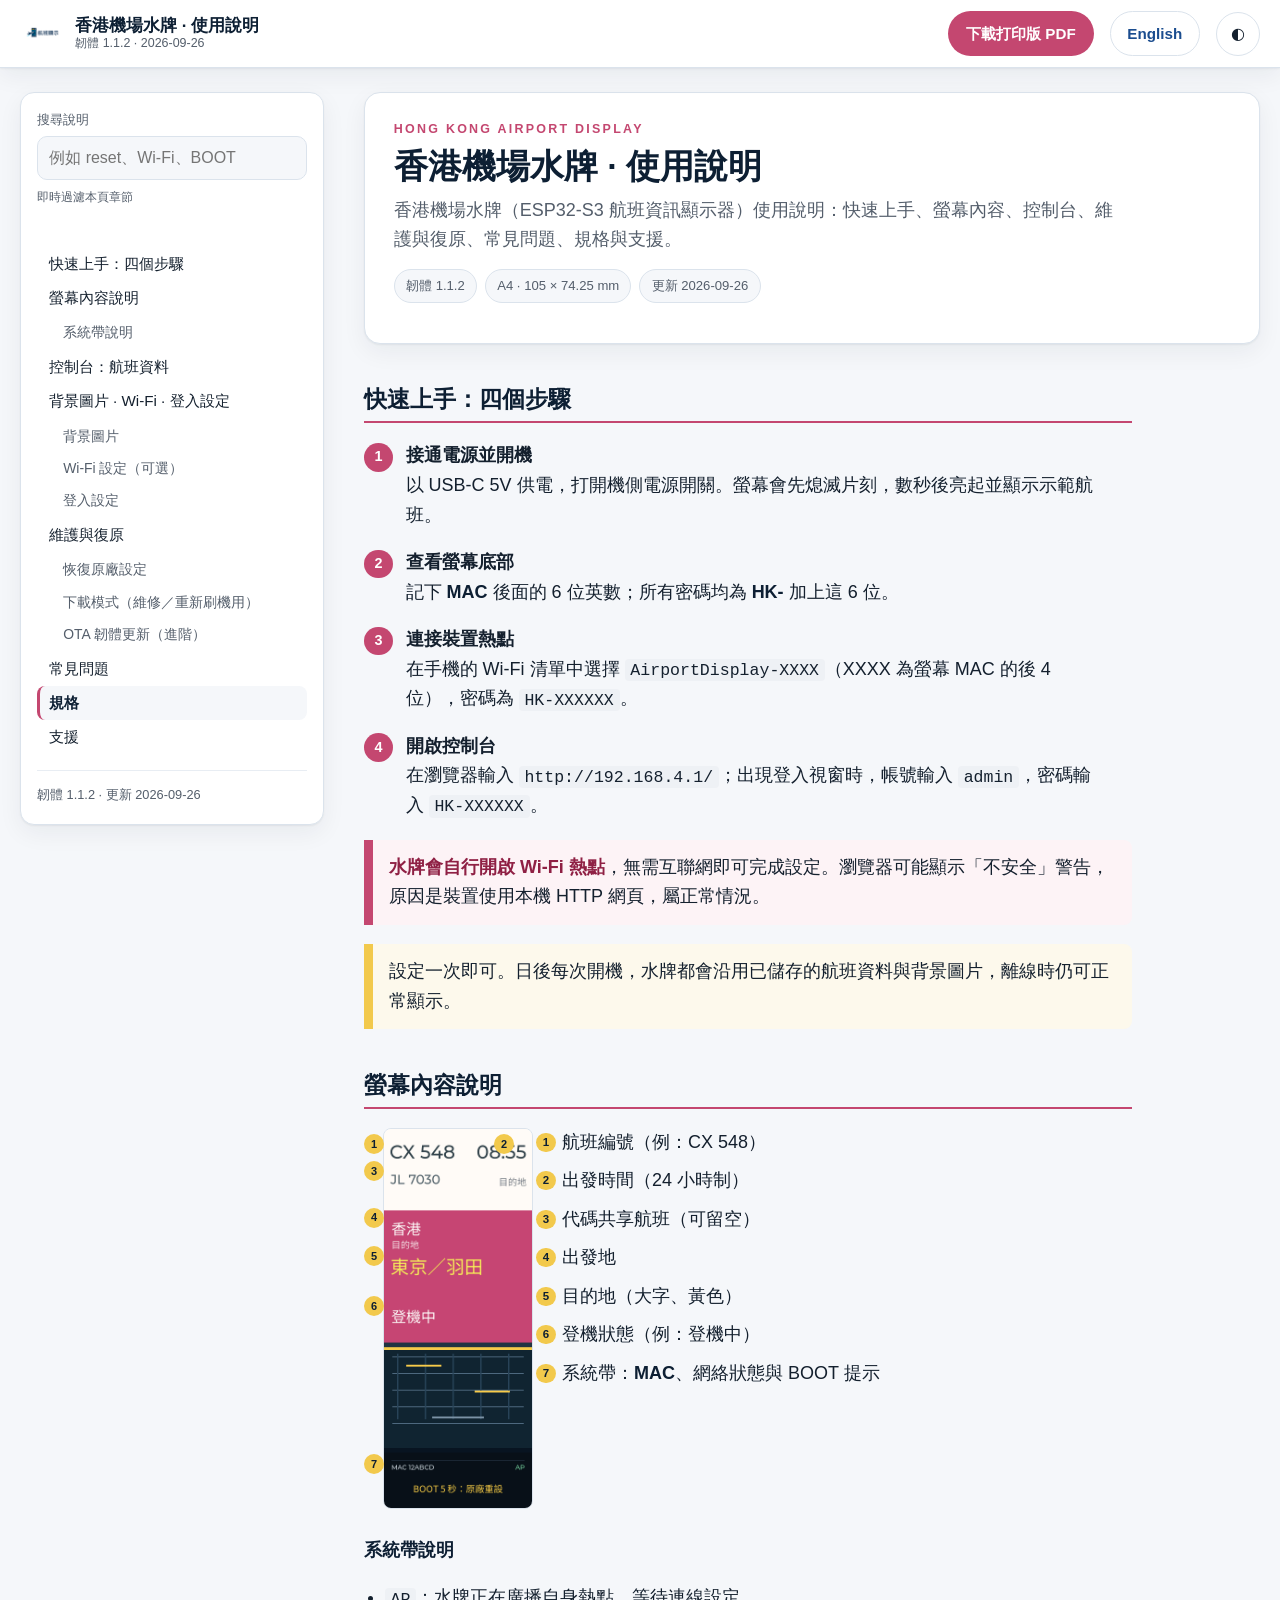
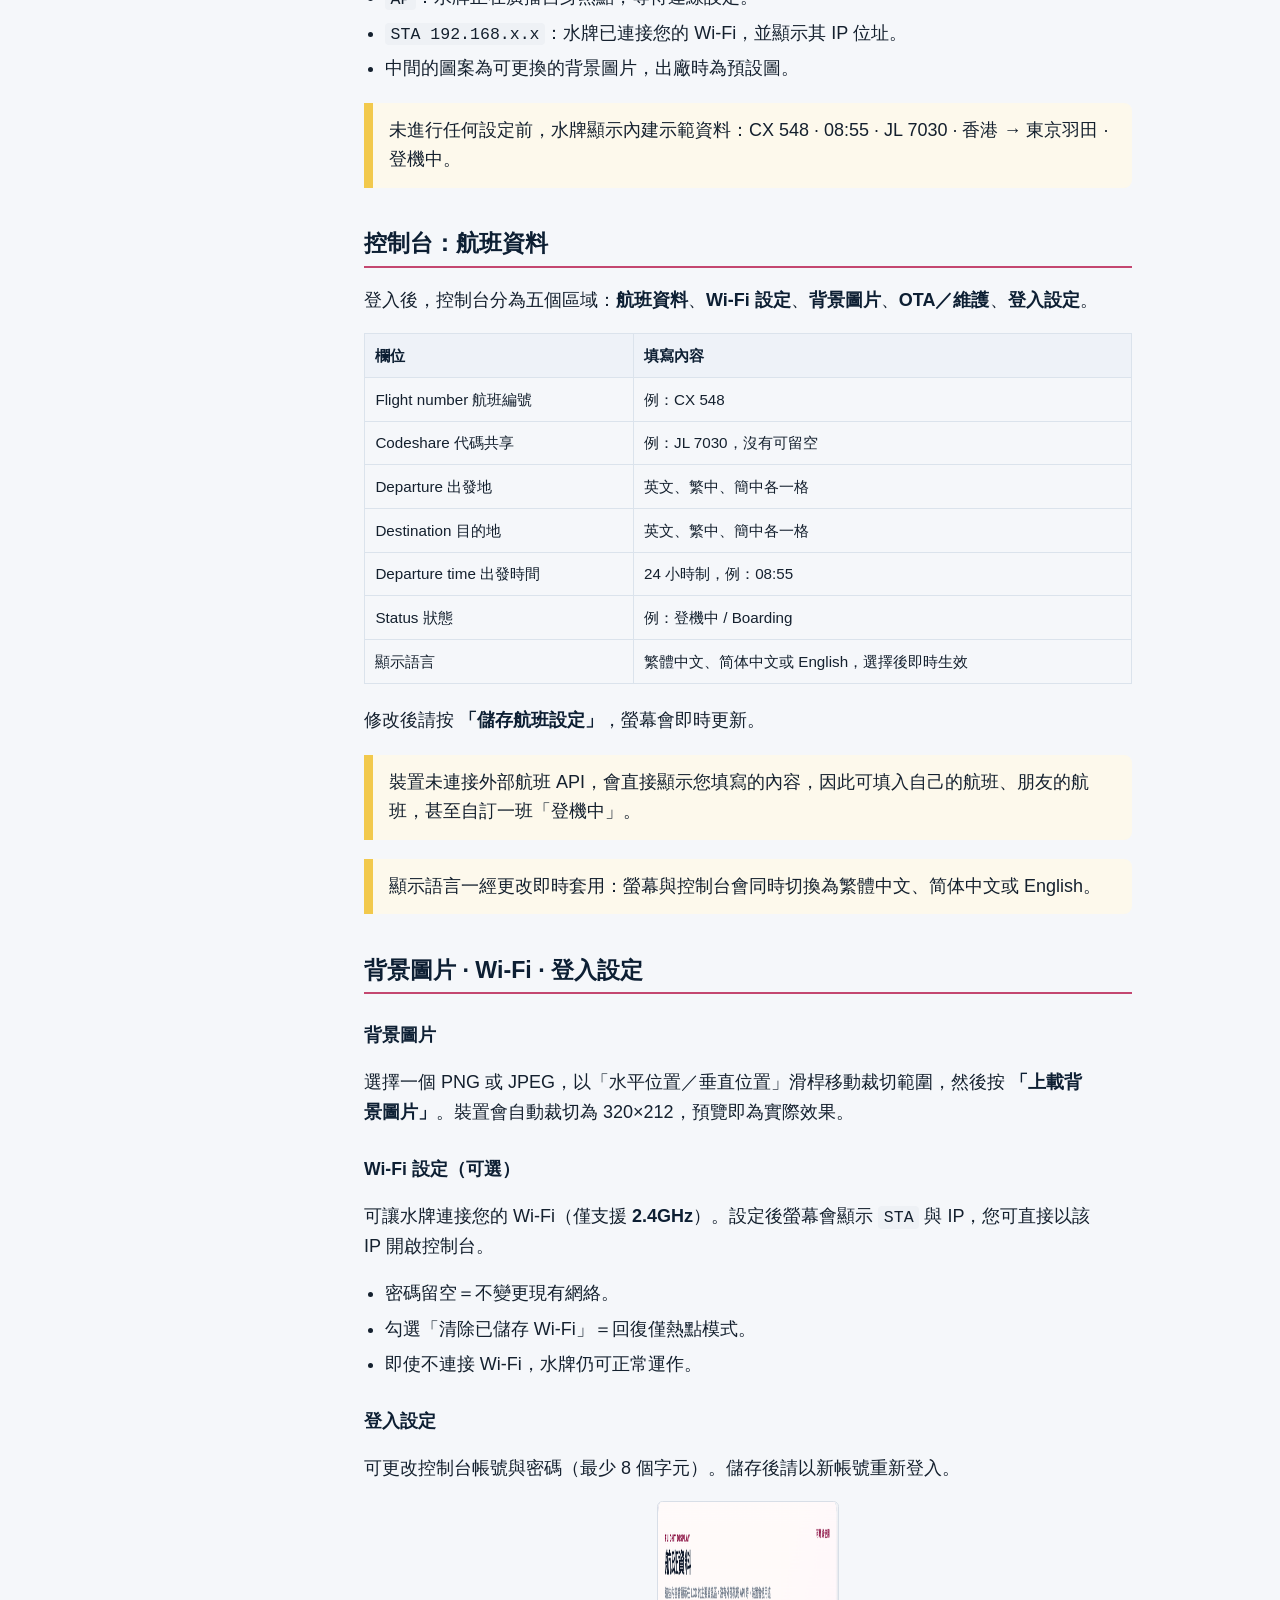
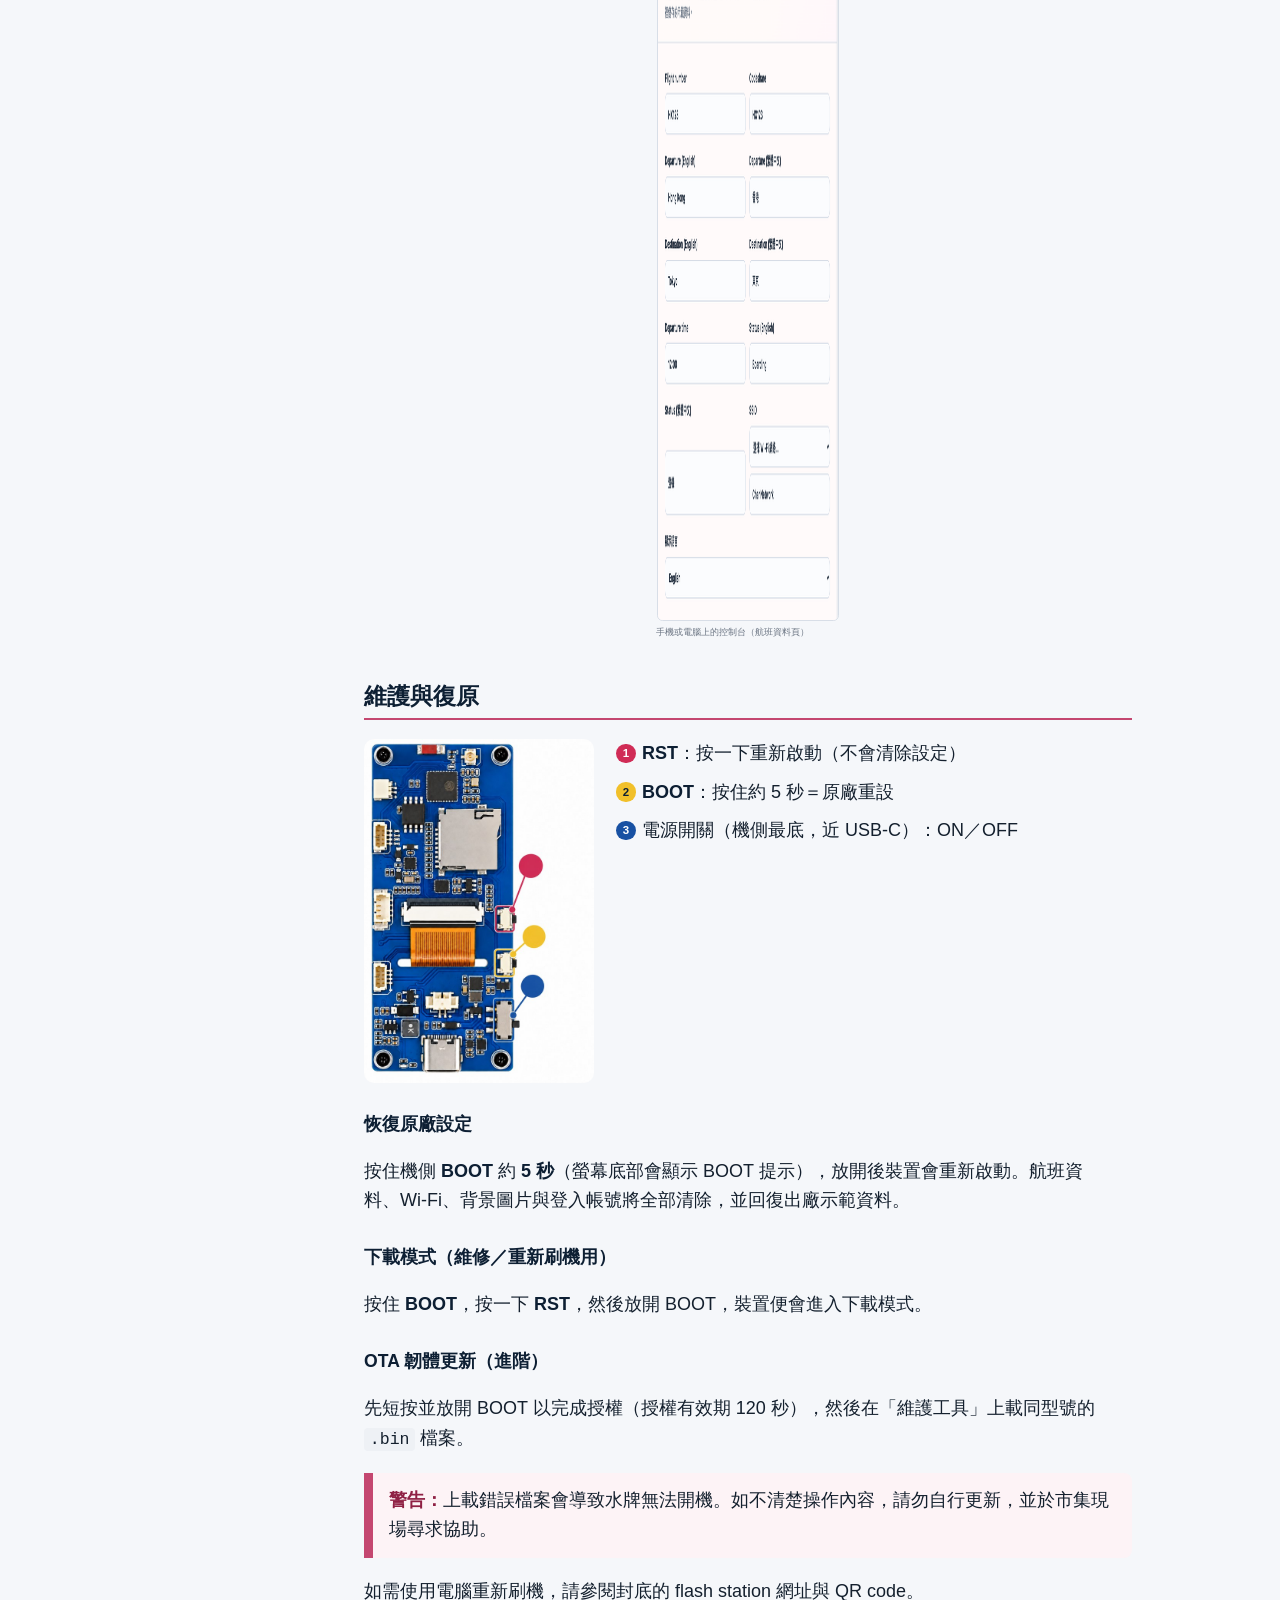
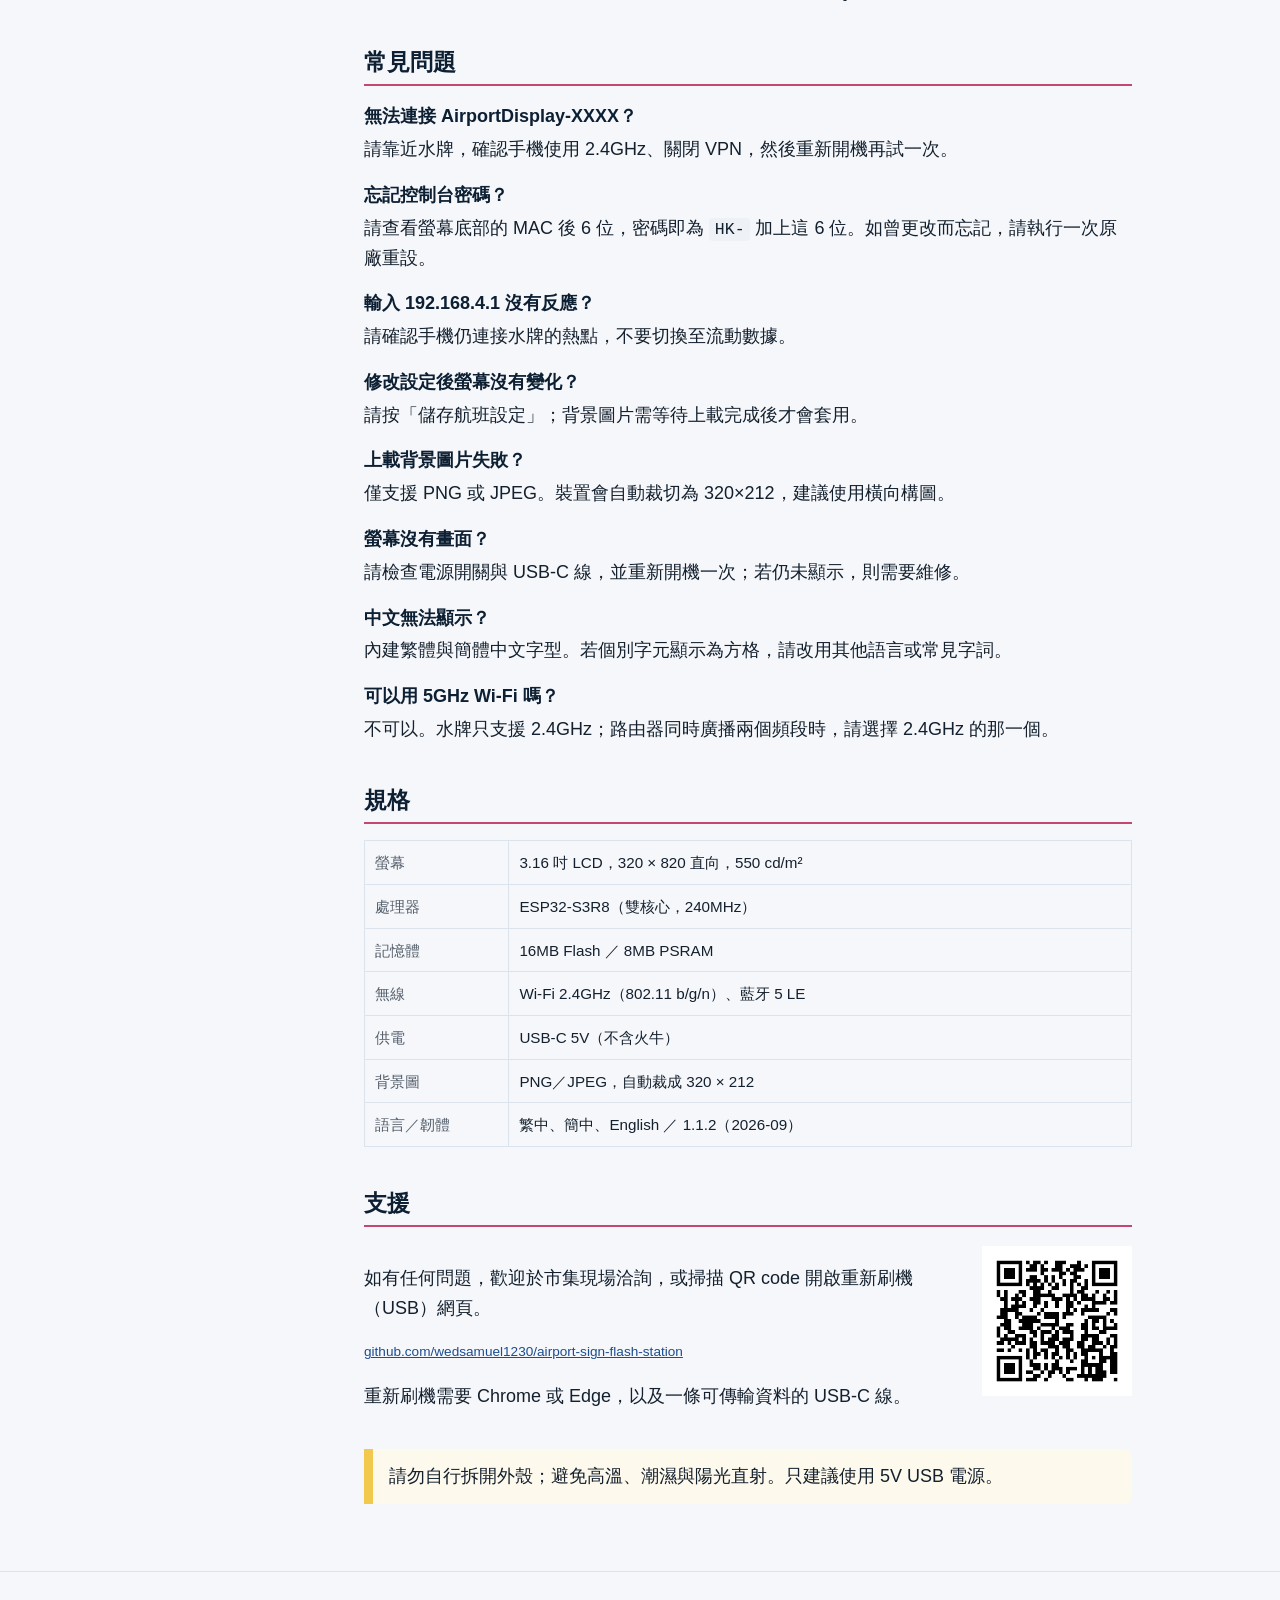
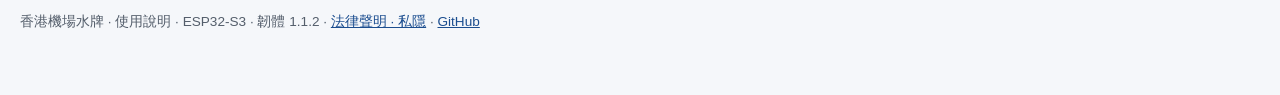
==== commit 5b5eec3e: "manual site: fix section depth, asset prefixes and table wrapping" ====
--- a/manual/index.html
+++ b/manual/index.html
@@ -268,7 +268,7 @@
 </section>
 <section id="specs">
 <h2 id="規格">規格</h2>
-<table class="spec-table">
+<div class="table-wrap"><table class="spec-table">
   <tr><td>螢幕</td><td>3.16 吋 LCD，320 × 820 直向，550 cd/m²</td></tr>
   <tr><td>處理器</td><td>ESP32-S3R8（雙核心，240MHz）</td></tr>
   <tr><td>記憶體</td><td>16MB Flash ／ 8MB PSRAM</td></tr>
